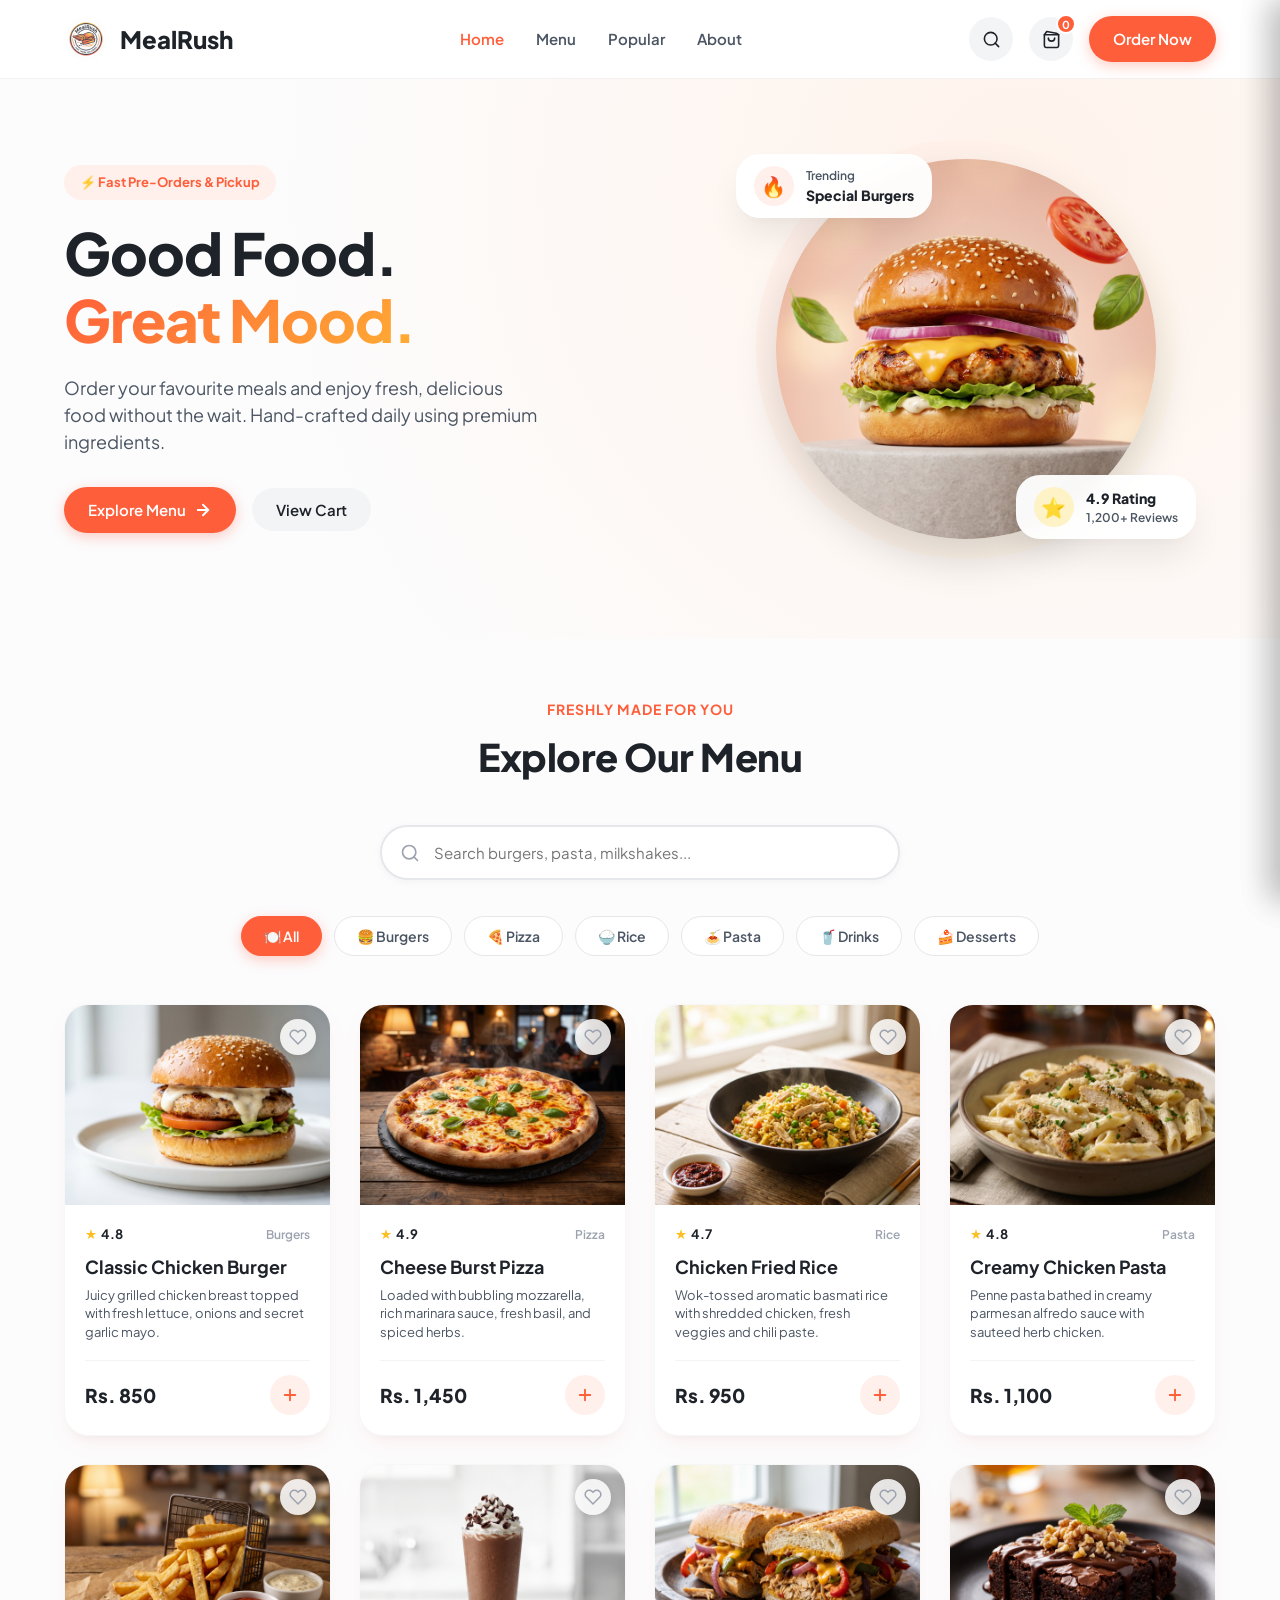
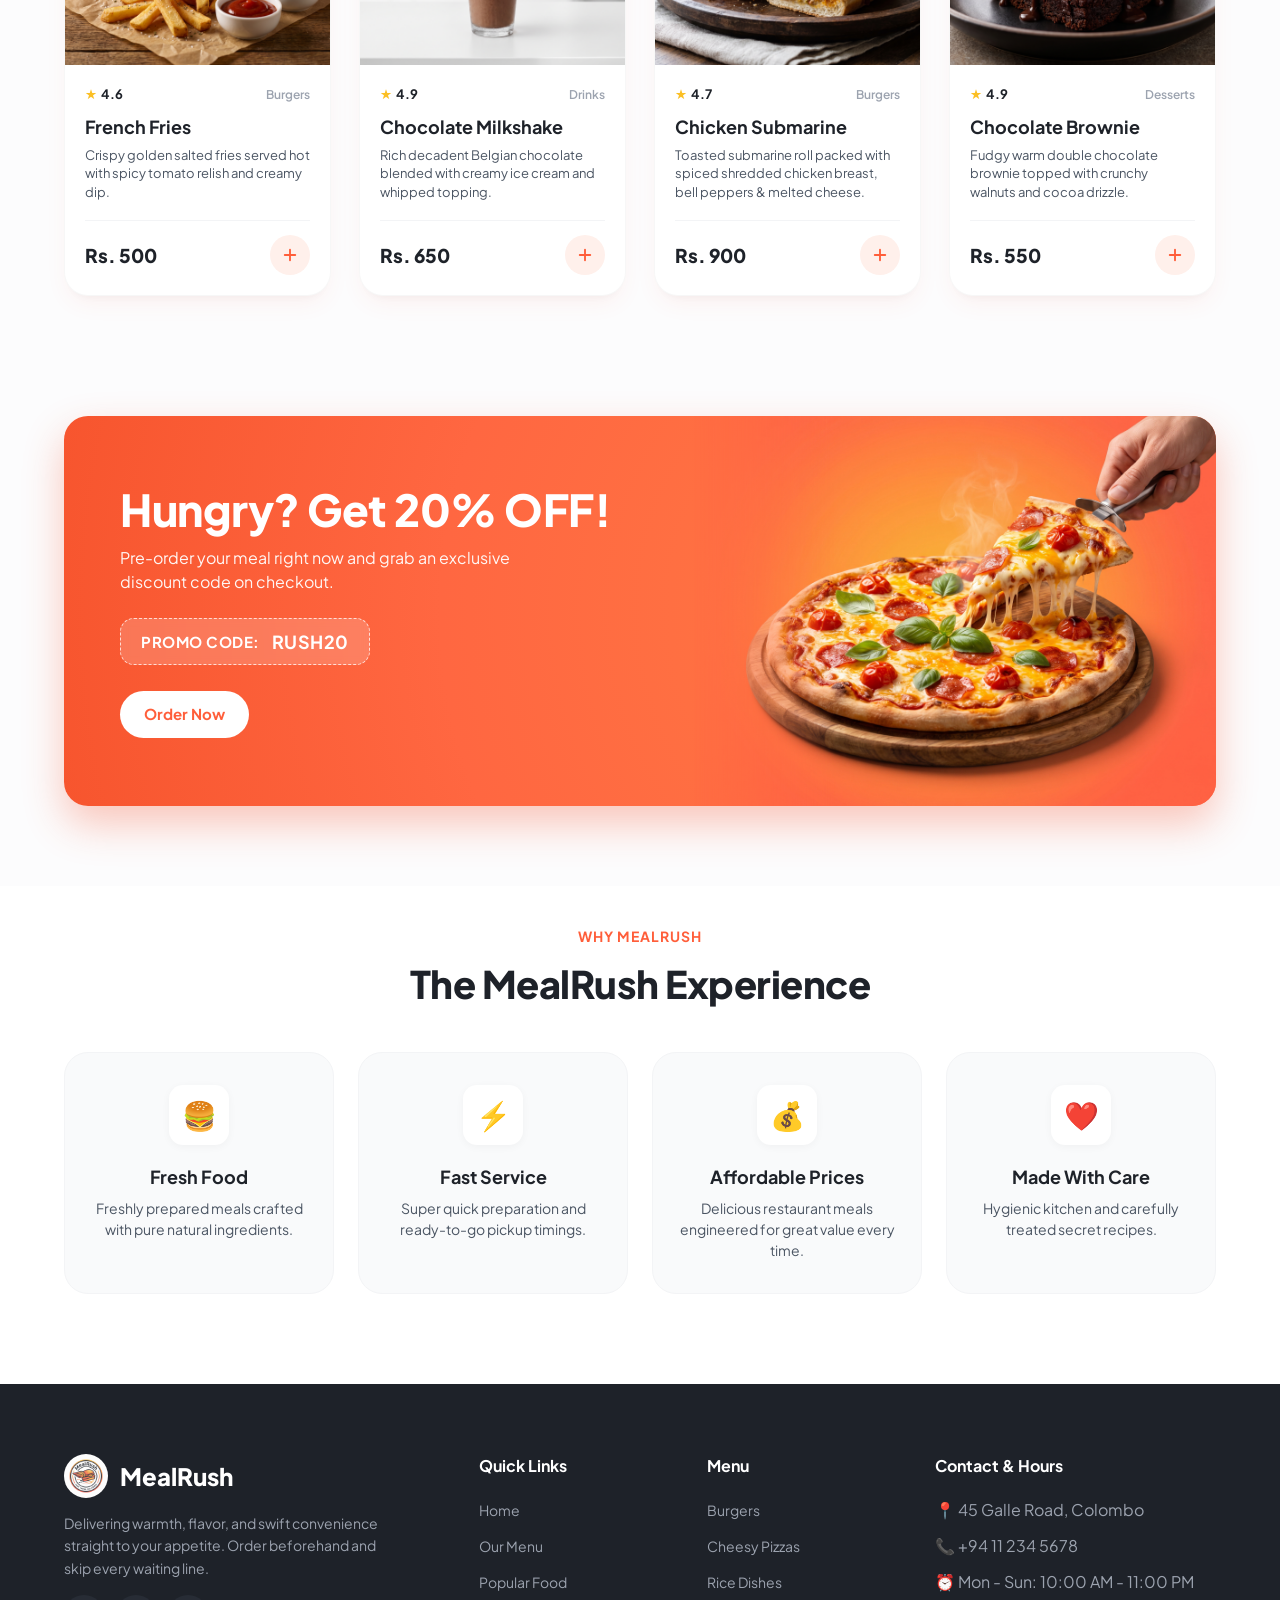
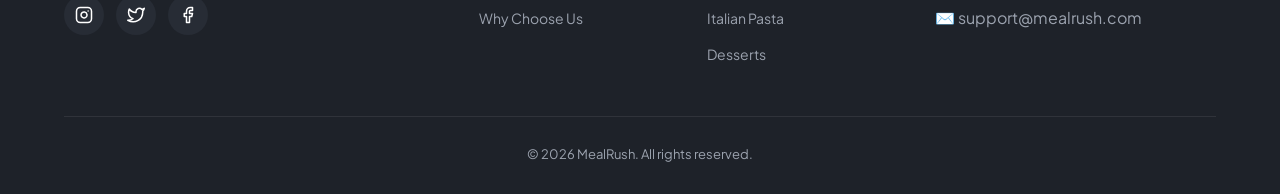
==== My-mealRush-project/index.html @ e3ea8673 "Add files via upload" ====
<!DOCTYPE html>
<html lang="en">
<head>
  <meta charset="UTF-8">
  <meta name="viewport" content="width=device-width, initial-scale=1.0">
  <title>MealRush — Pre-Order Delicious Food</title>
  <!-- Google Fonts: Plus Jakarta Sans -->
  <link rel="preconnect" href="https://fonts.googleapis.com">
  <link rel="preconnect" href="https://fonts.gstatic.com" crossorigin>
  <link href="https://fonts.googleapis.com/css2?family=Plus+Jakarta+Sans:wght@400;500;600;700;800&display=swap" rel="stylesheet">

  <style>
    /* ==========================================================================
       CSS VARIABLES & RESET
       ========================================================================== */
    :root {
      --primary: #FF5E3A;          /* Energetic Coral/Orange */
      --primary-hover: #E04826;
      --primary-light: #FFF0EB;
      --secondary: #FFAE33;        /* Warm Golden Yellow */
      --secondary-light: #FFF8EB;
      --dark: #1E2229;             /* Charcoal */
      --dark-card: #272C35;
      --gray-50: #F9FAFB;
      --gray-100: #F3F4F6;
      --gray-200: #E5E7EB;
      --gray-400: #9CA3AF;
      --gray-600: #4B5563;
      --gray-800: #1F2937;
      --white: #FFFFFF;
      --radius-sm: 8px;
      --radius-md: 14px;
      --radius-lg: 24px;
      --radius-full: 9999px;
      --shadow-sm: 0 2px 8px rgba(0, 0, 0, 0.04);
      --shadow-md: 0 10px 25px -5px rgba(255, 94, 58, 0.08), 0 8px 10px -6px rgba(0, 0, 0, 0.04);
      --shadow-lg: 0 20px 35px -5px rgba(0, 0, 0, 0.08), 0 10px 10px -5px rgba(0, 0, 0, 0.02);
      --shadow-float: 0 14px 30px rgba(255, 94, 58, 0.25);
      --transition: all 0.28s cubic-bezier(0.4, 0, 0.2, 1);
    }

    * {
      margin: 0;
      padding: 0;
      box-sizing: border-box;
      font-family: 'Plus Jakarta Sans', sans-serif;
      -webkit-tap-highlight-color: transparent;
    }

    html {
      scroll-behavior: smooth;
    }

    body {
      background-color: #FCFCFD;
      color: var(--dark);
      overflow-x: hidden;
      line-height: 1.5;
    }

    .container {
      max-width: 1200px;
      margin: 0 auto;
      padding: 0 24px;
    }

    button {
      cursor: pointer;
      border: none;
      outline: none;
      font-family: inherit;
      transition: var(--transition);
    }

    input, textarea, select {
      font-family: inherit;
      outline: none;
    }

    /* ==========================================================================
       NAVBAR
       ========================================================================== */
    .navbar {
      position: sticky;
      top: 0;
      z-index: 1000;
      background: rgba(255, 255, 255, 0.94);
      backdrop-filter: blur(14px);
      -webkit-backdrop-filter: blur(14px);
      border-bottom: 1px solid rgba(0, 0, 0, 0.05);
      transition: var(--transition);
    }

    .nav-container {
      display: flex;
      align-items: center;
      justify-content: space-between;
      height: 78px;
    }

    .brand-logo {
      display: flex;
      align-items: center;
      gap: 12px;
      text-decoration: none;
      font-size: 24px;
      font-weight: 800;
      color: var(--dark);
    }

    .brand-logo-img {
      width: 44px;
      height: 44px;
      object-fit: contain;
      border-radius: var(--radius-full);
    }

    .nav-menu {
      display: flex;
      align-items: center;
      gap: 32px;
      list-style: none;
    }

    .nav-link {
      text-decoration: none;
      color: var(--gray-600);
      font-weight: 600;
      font-size: 15px;
      transition: var(--transition);
      position: relative;
    }

    .nav-link:hover, .nav-link.active {
      color: var(--primary);
    }

    .nav-actions {
      display: flex;
      align-items: center;
      gap: 16px;
    }

    .icon-btn {
      background: var(--gray-100);
      width: 44px;
      height: 44px;
      border-radius: var(--radius-full);
      display: flex;
      align-items: center;
      justify-content: center;
      color: var(--dark);
      position: relative;
      transition: var(--transition);
    }

    .icon-btn:hover {
      background: var(--primary-light);
      color: var(--primary);
      transform: translateY(-2px);
    }

    .cart-badge {
      position: absolute;
      top: -3px;
      right: -3px;
      background: var(--primary);
      color: var(--white);
      font-size: 11px;
      font-weight: 700;
      width: 20px;
      height: 20px;
      border-radius: var(--radius-full);
      display: flex;
      align-items: center;
      justify-content: center;
      border: 2px solid var(--white);
      transition: transform 0.2s cubic-bezier(0.175, 0.885, 0.32, 1.275);
    }

    .btn-primary {
      background: var(--primary);
      color: var(--white);
      padding: 12px 24px;
      border-radius: var(--radius-full);
      font-weight: 600;
      font-size: 15px;
      display: inline-flex;
      align-items: center;
      gap: 8px;
      box-shadow: 0 4px 14px rgba(255, 94, 58, 0.3);
      text-decoration: none;
    }

    .btn-primary:hover {
      background: var(--primary-hover);
      box-shadow: var(--shadow-float);
      transform: translateY(-2px);
    }

    .btn-secondary {
      background: var(--gray-100);
      color: var(--dark);
      padding: 12px 24px;
      border-radius: var(--radius-full);
      font-weight: 600;
      font-size: 15px;
      text-decoration: none;
      display: inline-flex;
      align-items: center;
      gap: 8px;
    }

    .btn-secondary:hover {
      background: var(--gray-200);
      transform: translateY(-2px);
    }

    .hamburger {
      display: none;
      flex-direction: column;
      gap: 5px;
      background: none;
      padding: 6px;
    }

    .hamburger span {
      width: 24px;
      height: 2.5px;
      background: var(--dark);
      border-radius: 4px;
      transition: var(--transition);
    }

    .mobile-menu-drawer {
      position: fixed;
      top: 78px;
      left: 0;
      width: 100%;
      background: var(--white);
      padding: 24px;
      box-shadow: var(--shadow-lg);
      display: flex;
      flex-direction: column;
      gap: 18px;
      transform: translateY(-120%);
      opacity: 0;
      pointer-events: none;
      transition: var(--transition);
      z-index: 999;
      border-bottom: 1px solid var(--gray-100);
    }

    .mobile-menu-drawer.active {
      transform: translateY(0);
      opacity: 1;
      pointer-events: auto;
    }

    /* ==========================================================================
       HERO SECTION
       ========================================================================== */
    .hero {
      position: relative;
      padding: 60px 0 80px;
      background: radial-gradient(circle at 80% 20%, #FFF3EB 0%, #FCFCFD 70%);
      overflow: hidden;
    }

    .hero-grid {
      display: grid;
      grid-template-columns: 1.1fr 0.9fr;
      align-items: center;
      gap: 40px;
    }

    .hero-tag {
      display: inline-flex;
      align-items: center;
      gap: 8px;
      background: var(--primary-light);
      color: var(--primary);
      padding: 8px 16px;
      border-radius: var(--radius-full);
      font-size: 13px;
      font-weight: 700;
      margin-bottom: 20px;
    }

    .hero-title {
      font-size: 58px;
      font-weight: 800;
      line-height: 1.15;
      letter-spacing: -1px;
      margin-bottom: 20px;
      color: var(--dark);
    }

    .hero-title span {
      background: linear-gradient(135deg, var(--primary), var(--secondary));
      -webkit-background-clip: text;
      -webkit-text-fill-color: transparent;
    }

    .hero-desc {
      font-size: 18px;
      color: var(--gray-600);
      margin-bottom: 32px;
      max-width: 480px;
    }

    .hero-cta {
      display: flex;
      align-items: center;
      gap: 16px;
    }

    .hero-visual {
      position: relative;
      display: flex;
      justify-content: center;
      align-items: center;
    }

    .hero-img-wrap {
      width: 420px;
      height: 420px;
      position: relative;
      border-radius: 50%;
      background: linear-gradient(135deg, #FFEFEA, #FFF8EB);
      display: flex;
      align-items: center;
      justify-content: center;
    }

    .hero-img {
      width: 380px;
      height: 380px;
      object-fit: cover;
      border-radius: 50%;
      box-shadow: 0 20px 40px rgba(0,0,0,0.15);
      animation: floatSmooth 6s ease-in-out infinite;
    }

    @keyframes floatSmooth {
      0%, 100% { transform: translateY(0px) rotate(0deg); }
      50% { transform: translateY(-14px) rotate(1.5deg); }
    }

    .hero-badge {
      position: absolute;
      background: rgba(255, 255, 255, 0.95);
      backdrop-filter: blur(8px);
      padding: 12px 18px;
      border-radius: var(--radius-lg);
      box-shadow: var(--shadow-lg);
      display: flex;
      align-items: center;
      gap: 12px;
      z-index: 2;
      animation: floatSmooth 5s ease-in-out infinite alternate;
    }

    .badge-top-left {
      top: 15px;
      left: -20px;
    }

    .badge-bottom-right {
      bottom: 20px;
      right: -20px;
      animation-delay: -2.5s;
    }

    .badge-icon {
      width: 40px;
      height: 40px;
      border-radius: var(--radius-full);
      display: flex;
      align-items: center;
      justify-content: center;
      font-size: 20px;
    }

    /* ==========================================================================
       SEARCH & CATEGORIES
       ========================================================================== */
    .menu-section {
      padding: 60px 0 100px;
    }

    .section-header {
      text-align: center;
      max-width: 600px;
      margin: 0 auto 40px;
    }

    .section-subtitle {
      color: var(--primary);
      font-size: 14px;
      font-weight: 700;
      text-transform: uppercase;
      letter-spacing: 1px;
      margin-bottom: 8px;
    }

    .section-title {
      font-size: 38px;
      font-weight: 800;
      color: var(--dark);
      letter-spacing: -0.5px;
    }

    .search-wrapper {
      max-width: 520px;
      margin: 0 auto 36px;
      position: relative;
    }

    .search-input {
      width: 100%;
      padding: 16px 20px 16px 52px;
      background: var(--white);
      border: 2px solid var(--gray-200);
      border-radius: var(--radius-full);
      font-size: 15px;
      color: var(--dark);
      box-shadow: var(--shadow-sm);
      transition: var(--transition);
    }

    .search-input:focus {
      border-color: var(--primary);
      box-shadow: 0 0 0 4px rgba(255, 94, 58, 0.12);
    }

    .search-icon-inside {
      position: absolute;
      left: 20px;
      top: 50%;
      transform: translateY(-50%);
      color: var(--gray-400);
    }

    .category-scroll-container {
      display: flex;
      align-items: center;
      justify-content: center;
      gap: 12px;
      flex-wrap: wrap;
      margin-bottom: 48px;
    }

    .category-btn {
      background: var(--white);
      border: 1.5px solid var(--gray-200);
      padding: 10px 22px;
      border-radius: var(--radius-full);
      font-size: 14px;
      font-weight: 600;
      color: var(--gray-600);
      display: flex;
      align-items: center;
      gap: 8px;
      transition: var(--transition);
    }

    .category-btn:hover {
      border-color: var(--primary);
      color: var(--primary);
      background: var(--primary-light);
    }

    .category-btn.active {
      background: var(--primary);
      border-color: var(--primary);
      color: var(--white);
      box-shadow: 0 4px 14px rgba(255, 94, 58, 0.3);
    }

    /* ==========================================================================
       FOOD CARDS GRID
       ========================================================================== */
    .food-grid {
      display: grid;
      grid-template-columns: repeat(auto-fill, minmax(265px, 1fr));
      gap: 28px;
    }

    .food-card {
      background: var(--white);
      border-radius: var(--radius-lg);
      overflow: hidden;
      box-shadow: var(--shadow-md);
      transition: var(--transition);
      display: flex;
      flex-direction: column;
      position: relative;
      border: 1px solid rgba(0, 0, 0, 0.03);
    }

    .food-card:hover {
      transform: translateY(-8px);
      box-shadow: var(--shadow-lg);
    }

    .card-img-wrap {
      position: relative;
      height: 200px;
      overflow: hidden;
      background: #F8F8FA;
    }

    .food-img {
      width: 100%;
      height: 100%;
      object-fit: cover;
      transition: transform 0.5s cubic-bezier(0.4, 0, 0.2, 1);
    }

    .food-card:hover .food-img {
      transform: scale(1.08);
    }

    .favorite-btn {
      position: absolute;
      top: 14px;
      right: 14px;
      width: 36px;
      height: 36px;
      background: rgba(255, 255, 255, 0.85);
      backdrop-filter: blur(6px);
      border-radius: var(--radius-full);
      display: flex;
      align-items: center;
      justify-content: center;
      color: var(--gray-400);
      box-shadow: 0 2px 8px rgba(0, 0, 0, 0.1);
      transition: var(--transition);
    }

    .favorite-btn.active, .favorite-btn:hover {
      color: #EF4444;
      background: var(--white);
      transform: scale(1.1);
    }

    .card-content {
      padding: 20px;
      display: flex;
      flex-direction: column;
      flex: 1;
    }

    .card-meta {
      display: flex;
      justify-content: space-between;
      align-items: center;
      margin-bottom: 8px;
    }

    .card-rating {
      display: flex;
      align-items: center;
      gap: 4px;
      font-size: 13px;
      font-weight: 700;
      color: var(--dark);
    }

    .star-icon {
      color: #FBBF24;
    }

    .card-title {
      font-size: 18px;
      font-weight: 700;
      color: var(--dark);
      margin-bottom: 6px;
    }

    .card-desc {
      font-size: 13px;
      color: var(--gray-600);
      line-height: 1.45;
      margin-bottom: 18px;
      flex: 1;
    }

    .card-footer {
      display: flex;
      align-items: center;
      justify-content: space-between;
      margin-top: auto;
      padding-top: 14px;
      border-top: 1px solid var(--gray-100);
    }

    .card-price {
      font-size: 19px;
      font-weight: 800;
      color: var(--dark);
    }

    .add-cart-btn {
      background: var(--primary-light);
      color: var(--primary);
      width: 40px;
      height: 40px;
      border-radius: var(--radius-full);
      display: flex;
      align-items: center;
      justify-content: center;
      transition: var(--transition);
    }

    .food-card:hover .add-cart-btn,
    .add-cart-btn:hover {
      background: var(--primary);
      color: var(--white);
      transform: scale(1.05);
    }

    .no-results {
      grid-column: 1 / -1;
      text-align: center;
      padding: 60px 20px;
      color: var(--gray-600);
    }

    .no-results-icon {
      font-size: 48px;
      margin-bottom: 12px;
    }

    /* ==========================================================================
       PROMOTIONAL OFFER BANNER (SEAMLESS PIZZA MERGE)
       ========================================================================== */
    .promo-section {
      padding: 20px 0 80px;
    }

    /* Background color gradient precisely matches the lighting & hue of promo-pizza.jpg */
    .promo-banner {
      background: radial-gradient(circle at 75% 50%, #FF7843 0%, #FF6741 55%, #F7552E 100%);
      border-radius: var(--radius-lg);
      padding: 0 0 0 56px;
      display: grid;
      grid-template-columns: 1.1fr 1fr;
      align-items: center;
      position: relative;
      overflow: hidden;
      box-shadow: 0 18px 40px rgba(247, 85, 46, 0.32);
      color: var(--white);
      min-height: 380px;
    }

    .promo-content {
      padding: 44px 0;
      z-index: 2;
    }

    .promo-content h2 {
      font-size: 44px;
      font-weight: 800;
      line-height: 1.15;
      margin-bottom: 12px;
      letter-spacing: -0.5px;
    }

    .promo-content p {
      font-size: 16px;
      opacity: 0.95;
      margin-bottom: 24px;
      max-width: 440px;
    }

    .coupon-box {
      display: inline-flex;
      align-items: center;
      gap: 12px;
      background: rgba(255, 255, 255, 0.18);
      border: 1.5px dashed rgba(255, 255, 255, 0.75);
      padding: 9px 20px;
      border-radius: var(--radius-md);
      font-weight: 700;
      font-size: 15px;
      margin-bottom: 26px;
      letter-spacing: 0.5px;
      backdrop-filter: blur(4px);
    }

    .promo-img-wrap {
      position: relative;
      height: 100%;
      min-height: 380px;
      display: flex;
      align-items: center;
      justify-content: flex-end;
      overflow: hidden;
    }

    /* Soft edge fade mask to effortlessly melt the image borders into the orange banner */
    .promo-img-wrap img {
      width: 100%;
      height: 100%;
      object-fit: cover;
      object-position: center right;
      border-radius: 0;
      box-shadow: none;
      -webkit-mask-image: linear-gradient(to right, transparent 0%, black 28%, black 100%);
      mask-image: linear-gradient(to right, transparent 0%, black 28%, black 100%);
      transform: scale(1.04);
      transition: transform 0.5s ease;
    }

    .promo-banner:hover .promo-img-wrap img {
      transform: scale(1.08);
    }

    /* ==========================================================================
       WHY CHOOSE US
       ========================================================================== */
    .features-section {
      padding: 40px 0 90px;
      background: var(--white);
    }

    .features-grid {
      display: grid;
      grid-template-columns: repeat(auto-fit, minmax(230px, 1fr));
      gap: 24px;
      margin-top: 40px;
    }

    .feature-card {
      background: var(--gray-50);
      border-radius: var(--radius-lg);
      padding: 32px 24px;
      text-align: center;
      border: 1px solid var(--gray-100);
      transition: var(--transition);
    }

    .feature-card:hover {
      background: var(--white);
      transform: translateY(-6px);
      box-shadow: var(--shadow-md);
      border-color: rgba(255, 94, 58, 0.2);
    }

    .feature-icon-wrap {
      width: 60px;
      height: 60px;
      border-radius: var(--radius-md);
      margin: 0 auto 18px;
      display: flex;
      align-items: center;
      justify-content: center;
      font-size: 28px;
      background: var(--white);
      box-shadow: var(--shadow-sm);
    }

    .feature-card h3 {
      font-size: 18px;
      font-weight: 700;
      margin-bottom: 8px;
    }

    .feature-card p {
      font-size: 14px;
      color: var(--gray-600);
    }

    /* ==========================================================================
       CART & CHECKOUT SIDEBAR DRAWERS
       ========================================================================== */
    .drawer-overlay {
      position: fixed;
      top: 0;
      left: 0;
      width: 100vw;
      height: 100vh;
      background: rgba(15, 23, 42, 0.55);
      backdrop-filter: blur(4px);
      z-index: 2000;
      opacity: 0;
      pointer-events: none;
      transition: opacity 0.3s ease;
    }

    .drawer-overlay.active {
      opacity: 1;
      pointer-events: auto;
    }

    .side-drawer {
      position: fixed;
      top: 0;
      right: 0;
      width: 440px;
      max-width: 100%;
      height: 100%;
      background: var(--white);
      box-shadow: -10px 0 30px rgba(0, 0, 0, 0.15);
      z-index: 2001;
      transform: translateX(100%);
      transition: transform 0.35s cubic-bezier(0.16, 1, 0.3, 1);
      display: flex;
      flex-direction: column;
    }

    .side-drawer.active {
      transform: translateX(0);
    }

    .drawer-header {
      padding: 22px 24px;
      border-bottom: 1px solid var(--gray-200);
      display: flex;
      align-items: center;
      justify-content: space-between;
    }

    .drawer-title {
      font-size: 20px;
      font-weight: 800;
      display: flex;
      align-items: center;
      gap: 8px;
    }

    .close-btn {
      background: var(--gray-100);
      width: 36px;
      height: 36px;
      border-radius: var(--radius-full);
      display: flex;
      align-items: center;
      justify-content: center;
      color: var(--gray-600);
      transition: var(--transition);
    }

    .close-btn:hover {
      background: var(--gray-200);
      color: var(--dark);
    }

    .cart-items-container {
      flex: 1;
      overflow-y: auto;
      padding: 20px 24px;
      display: flex;
      flex-direction: column;
      gap: 16px;
    }

    .empty-cart-state {
      text-align: center;
      margin: auto 0;
      padding: 30px 20px;
    }

    .empty-icon {
      font-size: 60px;
      margin-bottom: 14px;
    }

    .cart-item {
      display: flex;
      align-items: center;
      gap: 14px;
      padding-bottom: 16px;
      border-bottom: 1px solid var(--gray-100);
    }

    .cart-item-img {
      width: 68px;
      height: 68px;
      border-radius: var(--radius-md);
      object-fit: cover;
    }

    .cart-item-info {
      flex: 1;
    }

    .cart-item-name {
      font-weight: 700;
      font-size: 15px;
      margin-bottom: 4px;
      color: var(--dark);
    }

    .cart-item-price {
      font-size: 13px;
      color: var(--gray-600);
      margin-bottom: 8px;
    }

    .cart-qty-row {
      display: flex;
      align-items: center;
      gap: 10px;
    }

    .qty-btn {
      width: 28px;
      height: 28px;
      border-radius: 8px;
      background: var(--gray-100);
      display: flex;
      align-items: center;
      justify-content: center;
      font-weight: 700;
      color: var(--dark);
      font-size: 14px;
      transition: var(--transition);
    }

    .qty-btn:hover {
      background: var(--gray-200);
    }

    .qty-val {
      font-size: 14px;
      font-weight: 700;
      min-width: 18px;
      text-align: center;
    }

    .cart-item-end {
      text-align: right;
      display: flex;
      flex-direction: column;
      align-items: flex-end;
      gap: 8px;
    }

    .item-subtotal {
      font-weight: 800;
      font-size: 14px;
      color: var(--dark);
    }

    .remove-btn {
      background: none;
      color: var(--gray-400);
      display: flex;
      align-items: center;
      justify-content: center;
      padding: 4px;
    }

    .remove-btn:hover {
      color: #EF4444;
    }

    .cart-footer {
      padding: 24px;
      border-top: 1px solid var(--gray-200);
      background: var(--white);
    }

    .calculation-row {
      display: flex;
      justify-content: space-between;
      margin-bottom: 8px;
      font-size: 14px;
      color: var(--gray-600);
    }

    .calculation-row.total-row {
      font-size: 18px;
      font-weight: 800;
      color: var(--dark);
      margin-top: 12px;
      padding-top: 12px;
      border-top: 1px dashed var(--gray-200);
      margin-bottom: 20px;
    }

    .w-100 {
      width: 100%;
      justify-content: center;
    }

    .checkout-body {
      flex: 1;
      overflow-y: auto;
      padding: 24px;
    }

    .form-group {
      margin-bottom: 16px;
    }

    .form-label {
      display: block;
      font-size: 13px;
      font-weight: 700;
      margin-bottom: 6px;
      color: var(--gray-800);
    }

    .form-control {
      width: 100%;
      padding: 12px 14px;
      border: 1.5px solid var(--gray-200);
      border-radius: var(--radius-md);
      font-size: 14px;
      transition: var(--transition);
    }

    .form-control:focus {
      border-color: var(--primary);
    }

    .payment-options {
      display: grid;
      grid-template-columns: 1fr 1fr;
      gap: 12px;
      margin-top: 8px;
    }

    .pay-card {
      border: 2px solid var(--gray-200);
      border-radius: var(--radius-md);
      padding: 14px 10px;
      text-align: center;
      cursor: pointer;
      font-size: 13px;
      font-weight: 700;
      display: flex;
      flex-direction: column;
      align-items: center;
      gap: 6px;
      transition: var(--transition);
    }

    .pay-card.active {
      border-color: var(--primary);
      background: var(--primary-light);
      color: var(--primary);
    }

    /* ==========================================================================
       ORDER SUCCESS MODAL
       ========================================================================== */
    .modal-overlay {
      position: fixed;
      top: 0;
      left: 0;
      width: 100%;
      height: 100%;
      background: rgba(15, 23, 42, 0.6);
      backdrop-filter: blur(5px);
      z-index: 3000;
      display: flex;
      align-items: center;
      justify-content: center;
      padding: 20px;
      opacity: 0;
      pointer-events: none;
      transition: opacity 0.3s ease;
    }

    .modal-overlay.active .modal-box {
      transform: scale(1);
    }

    .modal-box {
      background: var(--white);
      max-width: 440px;
      width: 100%;
      border-radius: var(--radius-lg);
      padding: 36px 30px;
      text-align: center;
      box-shadow: var(--shadow-lg);
      transform: scale(0.92);
      transition: transform 0.3s cubic-bezier(0.175, 0.885, 0.32, 1.275);
    }

    .success-check-icon {
      width: 76px;
      height: 76px;
      background: #ECFDF5;
      color: #10B981;
      border-radius: var(--radius-full);
      display: flex;
      align-items: center;
      justify-content: center;
      margin: 0 auto 20px;
    }

    .order-details-card {
      background: var(--gray-50);
      border-radius: var(--radius-md);
      padding: 16px;
      margin: 22px 0 26px;
      text-align: left;
    }

    .detail-item {
      display: flex;
      justify-content: space-between;
      font-size: 14px;
      margin-bottom: 8px;
    }

    .detail-item:last-child {
      margin-bottom: 0;
    }

    /* ==========================================================================
       TOAST NOTIFICATION
       ========================================================================== */
    .toast-container {
      position: fixed;
      bottom: 24px;
      left: 24px;
      z-index: 4000;
      display: flex;
      flex-direction: column;
      gap: 10px;
      pointer-events: none;
    }

    .toast {
      background: var(--dark);
      color: var(--white);
      padding: 12px 20px;
      border-radius: var(--radius-full);
      font-size: 14px;
      font-weight: 600;
      display: flex;
      align-items: center;
      gap: 10px;
      box-shadow: 0 10px 25px rgba(0, 0, 0, 0.2);
      animation: slideInUp 0.3s ease forwards;
    }

    @keyframes slideInUp {
      from { transform: translateY(100%); opacity: 0; }
      to { transform: translateY(0); opacity: 1; }
    }

    /* ==========================================================================
       FOOTER
       ========================================================================== */
    .footer {
      background: var(--dark);
      color: #9CA3AF;
      padding: 70px 0 30px;
    }

    .footer-grid {
      display: grid;
      grid-template-columns: 2fr 1fr 1fr 1.5fr;
      gap: 40px;
      margin-bottom: 50px;
    }

    .footer-brand .brand-logo {
      color: var(--white);
      margin-bottom: 14px;
    }

    .footer-text {
      font-size: 14px;
      line-height: 1.6;
      max-width: 320px;
    }

    .footer-heading {
      color: var(--white);
      font-size: 16px;
      font-weight: 700;
      margin-bottom: 20px;
    }

    .footer-links {
      list-style: none;
      display: flex;
      flex-direction: column;
      gap: 12px;
    }

    .footer-links a {
      color: #9CA3AF;
      text-decoration: none;
      font-size: 14px;
      transition: var(--transition);
    }

    .footer-links a:hover {
      color: var(--primary);
      padding-left: 4px;
    }

    .social-row {
      display: flex;
      gap: 12px;
      margin-top: 16px;
    }

    .social-btn {
      width: 40px;
      height: 40px;
      border-radius: var(--radius-full);
      background: var(--dark-card);
      display: flex;
      align-items: center;
      justify-content: center;
      color: var(--white);
      text-decoration: none;
      transition: var(--transition);
    }

    .social-btn:hover {
      background: var(--primary);
      transform: translateY(-3px);
    }

    .footer-bottom {
      border-top: 1px solid rgba(255, 255, 255, 0.08);
      padding-top: 28px;
      text-align: center;
      font-size: 13px;
    }

    /* ==========================================================================
       RESPONSIVE DESIGN (MOBILE / TABLET)
       ========================================================================== */
    @media (max-width: 992px) {
      .hero-grid {
        grid-template-columns: 1fr;
        text-align: center;
        gap: 50px;
      }
      .hero-desc {
        margin: 0 auto 32px;
      }
      .hero-cta {
        justify-content: center;
      }
      .hero-title {
        font-size: 46px;
      }
      .promo-banner {
        grid-template-columns: 1fr;
        text-align: center;
        padding: 40px 24px 0;
      }
      .promo-content p {
        margin: 0 auto 24px;
      }
      .promo-img-wrap {
        min-height: 280px;
        justify-content: center;
      }
      .promo-img-wrap img {
        -webkit-mask-image: linear-gradient(to bottom, transparent 0%, black 25%, black 100%);
        mask-image: linear-gradient(to bottom, transparent 0%, black 25%, black 100%);
      }
      .footer-grid {
        grid-template-columns: 1fr 1fr;
      }
    }

    @media (max-width: 768px) {
      .nav-menu, .nav-actions .btn-primary {
        display: none;
      }
      .hamburger {
        display: flex;
      }
      .hero-title {
        font-size: 38px;
      }
      .hero-img-wrap {
        width: 310px;
        height: 310px;
      }
      .hero-img {
        width: 280px;
        height: 280px;
      }
      .badge-top-left {
        left: -10px;
        top: 0;
      }
      .badge-bottom-right {
        right: -10px;
        bottom: 0;
      }
      .food-grid {
        grid-template-columns: 1fr;
      }
      .category-scroll-container {
        justify-content: flex-start;
        overflow-x: auto;
        padding-bottom: 10px;
        flex-wrap: nowrap;
        -webkit-overflow-scrolling: touch;
      }
      .category-btn {
        flex-shrink: 0;
      }
      .side-drawer {
        width: 100%;
      }
      .footer-grid {
        grid-template-columns: 1fr;
        gap: 30px;
      }
    }
  </style>
</head>
<body>

  <!-- ==========================================================================
       NAVBAR
       ========================================================================== -->
  <header class="navbar">
    <div class="container nav-container">
      <a href="#" class="brand-logo">
        <img src="images/MealRush_burger_logo_design.png" 
             alt="MealRush" 
             class="brand-logo-img" 
             onerror="this.onerror=null; this.src='images/MealRush_burger_logo_design.jpg';">
        <span>MealRush</span>
      </a>

      <!-- Desktop Nav -->
      <ul class="nav-menu">
        <li><a href="#hero" class="nav-link active">Home</a></li>
        <li><a href="#menu" class="nav-link">Menu</a></li>
        <li><a href="#popular" class="nav-link">Popular</a></li>
        <li><a href="#about" class="nav-link">About</a></li>
      </ul>

      <!-- Action items -->
      <div class="nav-actions">
        <button class="icon-btn" onclick="focusSearch()" aria-label="Search">
          <svg width="19" height="19" fill="none" stroke="currentColor" stroke-width="2" stroke-linecap="round" stroke-linejoin="round" viewBox="0 0 24 24">
            <circle cx="11" cy="11" r="8"></circle>
            <line x1="21" y1="21" x2="16.65" y2="16.65"></line>
          </svg>
        </button>

        <button class="icon-btn" onclick="toggleCartDrawer(true)" aria-label="Cart">
          <svg width="19" height="19" fill="none" stroke="currentColor" stroke-width="2" stroke-linecap="round" stroke-linejoin="round" viewBox="0 0 24 24">
            <path d="M6 2L3 6v14a2 2 0 0 0 2 2h14a2 2 0 0 0 2-2V6l-3-2z"></path>
            <line x1="3" y1="6" x2="21" y2="6"></line>
            <path d="M16 10a4 4 0 0 1-8 0"></path>
          </svg>
          <span class="cart-badge" id="navCartBadge">0</span>
        </button>

        <a href="#menu" class="btn-primary">Order Now</a>

        <button class="hamburger" id="hamburgerBtn" onclick="toggleMobileNav()" aria-label="Menu">
          <span></span>
          <span></span>
          <span></span>
        </button>
      </div>
    </div>
  </header>

  <!-- Mobile Menu -->
  <div class="mobile-menu-drawer" id="mobileDrawer">
    <a href="#hero" class="nav-link" onclick="toggleMobileNav()">Home</a>
    <a href="#menu" class="nav-link" onclick="toggleMobileNav()">Menu</a>
    <a href="#popular" class="nav-link" onclick="toggleMobileNav()">Popular</a>
    <a href="#about" class="nav-link" onclick="toggleMobileNav()">About</a>
    <a href="#menu" class="btn-primary w-100" onclick="toggleMobileNav()">Order Now</a>
  </div>

  <!-- ==========================================================================
       HERO SECTION
       ========================================================================== -->
  <section class="hero" id="hero">
    <div class="container hero-grid">
      <div class="hero-left">
        <div class="hero-tag">
          <span>⚡ Fast Pre-Orders & Pickup</span>
        </div>
        <h1 class="hero-title">Good Food.<br><span>Great Mood.</span></h1>
        <p class="hero-desc">Order your favourite meals and enjoy fresh, delicious food without the wait. Hand-crafted daily using premium ingredients.</p>
        <div class="hero-cta">
          <a href="#menu" class="btn-primary">
            Explore Menu
            <svg width="18" height="18" fill="none" stroke="currentColor" stroke-width="2.5" stroke-linecap="round" stroke-linejoin="round" viewBox="0 0 24 24"><line x1="5" y1="12" x2="19" y2="12"></line><polyline points="12 5 19 12 12 19"></polyline></svg>
          </a>
          <button onclick="toggleCartDrawer(true)" class="btn-secondary">View Cart</button>
        </div>
      </div>

      <div class="hero-visual">
        <div class="hero-img-wrap">
          <img src="images/hero-burger.jpg" alt="Delicious Burger" class="hero-img">
          
          <div class="hero-badge badge-top-left">
            <div class="badge-icon" style="background:#FFF0EB; color:#FF5E3A">🔥</div>
            <div>
              <p style="font-size:12px; color:#4B5563; font-weight:600;">Trending</p>
              <p style="font-size:14px; font-weight:800; color:#1E2229;">Special Burgers</p>
            </div>
          </div>

          <div class="hero-badge badge-bottom-right">
            <div class="badge-icon" style="background:#FEF3C7; color:#D97706">⭐</div>
            <div>
              <p style="font-size:14px; font-weight:800; color:#1E2229;">4.9 Rating</p>
              <p style="font-size:12px; color:#4B5563; font-weight:600;">1,200+ Reviews</p>
            </div>
          </div>
        </div>
      </div>
    </div>
  </section>

  <!-- ==========================================================================
       MENU SECTION
       ========================================================================== -->
  <section class="menu-section" id="menu">
    <div class="container">
      <div class="section-header" id="popular">
        <p class="section-subtitle">Freshly Made For You</p>
        <h2 class="section-title">Explore Our Menu</h2>
      </div>

      <div class="search-wrapper">
        <svg class="search-icon-inside" width="20" height="20" fill="none" stroke="currentColor" stroke-width="2" stroke-linecap="round" stroke-linejoin="round" viewBox="0 0 24 24">
          <circle cx="11" cy="11" r="8"></circle>
          <line x1="21" y1="21" x2="16.65" y2="16.65"></line>
        </svg>
        <input type="text" id="foodSearchInput" class="search-input" placeholder="Search burgers, pasta, milkshakes..." oninput="handleSearch()">
      </div>

      <div class="category-scroll-container" id="categoryContainer">
        <button class="category-btn active" onclick="filterCategory('All', this)">🍽️ All</button>
        <button class="category-btn" onclick="filterCategory('Burgers', this)">🍔 Burgers</button>
        <button class="category-btn" onclick="filterCategory('Pizza', this)">🍕 Pizza</button>
        <button class="category-btn" onclick="filterCategory('Rice', this)">🍚 Rice</button>
        <button class="category-btn" onclick="filterCategory('Pasta', this)">🍝 Pasta</button>
        <button class="category-btn" onclick="filterCategory('Drinks', this)">🥤 Drinks</button>
        <button class="category-btn" onclick="filterCategory('Desserts', this)">🍰 Desserts</button>
      </div>

      <div class="food-grid" id="foodCardsGrid">
        <!-- Rendered by JavaScript -->
      </div>
    </div>
  </section>

  <!-- ==========================================================================
       PROMOTIONAL OFFER BANNER (FLAWLESSLY MERGED PIZZA)
       ========================================================================== -->
  <section class="promo-section">
    <div class="container">
      <div class="promo-banner">
        <div class="promo-content">
          <h2>Hungry? Get 20% OFF!</h2>
          <p>Pre-order your meal right now and grab an exclusive discount code on checkout.</p>
          <div class="coupon-box">
            <span>PROMO CODE:</span>
            <strong style="font-size: 18px; color: #FFF;">RUSH20</strong>
          </div>
          <div>
            <a href="#menu" class="btn-secondary" style="background:#FFF; color:#FF5E3A; font-weight:700;">Order Now</a>
          </div>
        </div>
        <div class="promo-img-wrap">
          <img src="images/promo-pizza.jpg" alt="Artisan Hot Cheesy Pizza" loading="lazy">
        </div>
      </div>
    </div>
  </section>

  <!-- ==========================================================================
       WHY CHOOSE US
       ========================================================================== -->
  <section class="features-section" id="about">
    <div class="container">
      <div class="section-header">
        <p class="section-subtitle">Why MealRush</p>
        <h2 class="section-title">The MealRush Experience</h2>
      </div>

      <div class="features-grid">
        <div class="feature-card">
          <div class="feature-icon-wrap">🍔</div>
          <h3>Fresh Food</h3>
          <p>Freshly prepared meals crafted with pure natural ingredients.</p>
        </div>
        <div class="feature-card">
          <div class="feature-icon-wrap">⚡</div>
          <h3>Fast Service</h3>
          <p>Super quick preparation and ready-to-go pickup timings.</p>
        </div>
        <div class="feature-card">
          <div class="feature-icon-wrap">💰</div>
          <h3>Affordable Prices</h3>
          <p>Delicious restaurant meals engineered for great value every time.</p>
        </div>
        <div class="feature-card">
          <div class="feature-icon-wrap">❤️</div>
          <h3>Made With Care</h3>
          <p>Hygienic kitchen and carefully treated secret recipes.</p>
        </div>
      </div>
    </div>
  </section>

  <!-- ==========================================================================
       FOOTER
       ========================================================================== -->
  <footer class="footer">
    <div class="container">
      <div class="footer-grid">
        <div class="footer-brand">
          <a href="#" class="brand-logo">
            <img src="images/MealRush_burger_logo_design.png" 
                 alt="MealRush" 
                 class="brand-logo-img" 
                 onerror="this.onerror=null; this.src='images/MealRush_burger_logo_design.jpg';">
            <span>MealRush</span>
          </a>
          <p class="footer-text">Delivering warmth, flavor, and swift convenience straight to your appetite. Order beforehand and skip every waiting line.</p>
          <div class="social-row">
            <a href="#" class="social-btn" aria-label="Instagram">
              <svg width="18" height="18" fill="none" stroke="currentColor" stroke-width="2" stroke-linecap="round" stroke-linejoin="round" viewBox="0 0 24 24"><rect x="2" y="2" width="20" height="20" rx="5" ry="5"></rect><path d="M16 11.37A4 4 0 1 1 12.63 8 4 4 0 0 1 16 11.37z"></path><line x1="17.5" y1="6.5" x2="17.51" y2="6.5"></line></svg>
            </a>
            <a href="#" class="social-btn" aria-label="Twitter">
              <svg width="18" height="18" fill="none" stroke="currentColor" stroke-width="2" stroke-linecap="round" stroke-linejoin="round" viewBox="0 0 24 24"><path d="M23 3a10.9 10.9 0 0 1-3.14 1.53 4.48 4.48 0 0 0-7.86 3v1A10.66 10.66 0 0 1 3 4s-4 9 5 13a11.64 11.64 0 0 1-7 2c9 5 20 0 20-11.5a4.5 4.5 0 0 0-.08-.83A7.72 7.72 0 0 0 23 3z"></path></svg>
            </a>
            <a href="#" class="social-btn" aria-label="Facebook">
              <svg width="18" height="18" fill="none" stroke="currentColor" stroke-width="2" stroke-linecap="round" stroke-linejoin="round" viewBox="0 0 24 24"><path d="M18 2h-3a5 5 0 0 0-5 5v3H7v4h3v8h4v-8h3l1-4h-4V7a1 1 0 0 1 1-1h3z"></path></svg>
            </a>
          </div>
        </div>

        <div>
          <h4 class="footer-heading">Quick Links</h4>
          <ul class="footer-links">
            <li><a href="#hero">Home</a></li>
            <li><a href="#menu">Our Menu</a></li>
            <li><a href="#popular">Popular Food</a></li>
            <li><a href="#about">Why Choose Us</a></li>
          </ul>
        </div>

        <div>
          <h4 class="footer-heading">Menu</h4>
          <ul class="footer-links">
            <li><a href="#menu" onclick="filterCategory('Burgers')">Burgers</a></li>
            <li><a href="#menu" onclick="filterCategory('Pizza')">Cheesy Pizzas</a></li>
            <li><a href="#menu" onclick="filterCategory('Rice')">Rice Dishes</a></li>
            <li><a href="#menu" onclick="filterCategory('Pasta')">Italian Pasta</a></li>
            <li><a href="#menu" onclick="filterCategory('Desserts')">Desserts</a></li>
          </ul>
        </div>

        <div>
          <h4 class="footer-heading">Contact & Hours</h4>
          <ul class="footer-links">
            <li><span>📍 45 Galle Road, Colombo</span></li>
            <li><span>📞 +94 11 234 5678</span></li>
            <li><span>⏰ Mon - Sun: 10:00 AM - 11:00 PM</span></li>
            <li><span>✉️ support@mealrush.com</span></li>
          </ul>
        </div>
      </div>

      <div class="footer-bottom">
        <p>&copy; 2026 MealRush. All rights reserved.</p>
      </div>
    </div>
  </footer>

  <!-- ==========================================================================
       CART SIDEBAR DRAWER
       ========================================================================== -->
  <div class="drawer-overlay" id="drawerOverlay" onclick="closeAllDrawers()"></div>

  <div class="side-drawer" id="cartDrawer">
    <div class="drawer-header">
      <h3 class="drawer-title">
        <svg width="22" height="22" fill="none" stroke="currentColor" stroke-width="2" stroke-linecap="round" stroke-linejoin="round" viewBox="0 0 24 24"><path d="M6 2L3 6v14a2 2 0 0 0 2 2h14a2 2 0 0 0 2-2V6l-3-2z"></path><line x1="3" y1="6" x2="21" y2="6"></line><path d="M16 10a4 4 0 0 1-8 0"></path></svg>
        Your Cart (<span id="cartCountHeader">0</span>)
      </h3>
      <button class="close-btn" onclick="toggleCartDrawer(false)">✕</button>
    </div>

    <div class="cart-items-container" id="cartItemsList">
      <!-- Dynamic list -->
    </div>

    <div class="cart-footer" id="cartFooter">
      <div class="calculation-row">
        <span>Subtotal</span>
        <span id="cartSubtotal">Rs. 0</span>
      </div>
      <div class="calculation-row">
        <span>Delivery Fee</span>
        <span id="cartDelivery">Rs. 0</span>
      </div>
      <div class="calculation-row total-row">
        <span>Total Amount</span>
        <span id="cartTotal" style="color:var(--primary)">Rs. 0</span>
      </div>
      <button class="btn-primary w-100" id="btnProceedCheckout" onclick="openCheckoutDrawer()">
        Proceed to Order
      </button>
    </div>
  </div>

  <!-- ==========================================================================
       CHECKOUT / ORDER SUMMARY DRAWER
       ========================================================================== -->
  <div class="side-drawer" id="checkoutDrawer">
    <div class="drawer-header">
      <h3 class="drawer-title">Order Checkout</h3>
      <button class="close-btn" onclick="toggleCheckoutDrawer(false)">✕</button>
    </div>

    <div class="checkout-body">
      <h4 style="font-size:15px; font-weight:700; margin-bottom:12px;">Order Summary</h4>
      <div id="checkoutSummaryItems" style="background:var(--gray-50); padding:14px; border-radius:var(--radius-md); margin-bottom:20px; font-size:13px; color:var(--gray-600); display:flex; flex-direction:column; gap:6px;">
        <!-- Dynamic Summary -->
      </div>

      <div style="border-bottom:1px solid var(--gray-200); margin-bottom:20px; padding-bottom:10px;">
        <div class="calculation-row">
          <span>Subtotal</span>
          <span id="chkSubtotal">Rs. 0</span>
        </div>
        <div class="calculation-row">
          <span>Delivery Fee</span>
          <span id="chkDelivery">Rs. 150</span>
        </div>
        <div class="calculation-row" style="font-weight:700; color:var(--dark);">
          <span>Total</span>
          <span id="chkTotal" style="color:var(--primary)">Rs. 0</span>
        </div>
      </div>

      <form id="checkoutForm" onsubmit="handlePlaceOrder(event)">
        <h4 style="font-size:15px; font-weight:700; margin-bottom:14px;">Customer Details</h4>

        <div class="form-group">
          <label class="form-label" for="custName">Full Name *</label>
          <input type="text" id="custName" class="form-control" placeholder="e.g. John Doe" required>
        </div>

        <div class="form-group">
          <label class="form-label" for="custPhone">Phone Number *</label>
          <input type="tel" id="custPhone" class="form-control" placeholder="e.g. 077 123 4567" required>
        </div>

        <div class="form-group">
          <label class="form-label" for="custAddress">Delivery / Pickup Address *</label>
          <textarea id="custAddress" rows="2" class="form-control" placeholder="Street, Apt, City" required></textarea>
        </div>

        <div class="form-group">
          <label class="form-label">Payment Method</label>
          <div class="payment-options">
            <div class="pay-card active" onclick="setPaymentMethod('cod', this)">
              <span>💵</span>
              <span>Cash On Delivery</span>
            </div>
            <div class="pay-card" onclick="setPaymentMethod('card', this)">
              <span>💳</span>
              <span>Card Payment</span>
            </div>
          </div>
        </div>

        <button type="submit" class="btn-primary w-100" style="margin-top:20px;">
          Place Order Now
        </button>
      </form>
    </div>
  </div>

  <!-- ==========================================================================
       ORDER SUCCESS MODAL
       ========================================================================== -->
  <div class="modal-overlay" id="successModal">
    <div class="modal-box">
      <div class="success-check-icon">
        <svg width="40" height="40" fill="none" stroke="currentColor" stroke-width="3" stroke-linecap="round" stroke-linejoin="round" viewBox="0 0 24 24"><polyline points="20 6 9 17 4 12"></polyline></svg>
      </div>

      <h2 style="font-size: 22px; font-weight:800; color:var(--dark); margin-bottom: 6px;">Order Placed Successfully!</h2>
      <p style="color:var(--gray-600); font-size:14px;">Your delicious food is being prepared with utmost care.</p>

      <div class="order-details-card">
        <div class="detail-item">
          <span style="color:var(--gray-600)">Order Reference:</span>
          <strong id="successOrderId" style="color:var(--dark)">#MR1024</strong>
        </div>
        <div class="detail-item">
          <span style="color:var(--gray-600)">Estimated Time:</span>
          <strong style="color: #10B981">20 – 30 minutes</strong>
        </div>
        <div class="detail-item">
          <span style="color:var(--gray-600)">Payment:</span>
          <span id="successPaymentType" style="font-weight:600;">Cash On Delivery</span>
        </div>
        <div class="detail-item">
          <span style="color:var(--gray-600)">Paid Total:</span>
          <strong id="successTotalAmount" style="color:var(--primary)">Rs. 0</strong>
        </div>
      </div>

      <button class="btn-primary w-100" onclick="closeSuccessModal()">Back to Menu</button>
    </div>
  </div>

  <!-- Toast Container -->
  <div class="toast-container" id="toastContainer"></div>

  <!-- ==========================================================================
       JAVASCRIPT LOGIC
       ========================================================================== -->
  <script>
    /* --------------------------------------------------------------------------
       1. DATA DEFINITION WITH LOCAL IMAGES
       -------------------------------------------------------------------------- */
    const FOOD_PRODUCTS = [
      {
        id: 1,
        name: "Classic Chicken Burger",
        category: "Burgers",
        price: 850,
        rating: 4.8,
        desc: "Juicy grilled chicken breast topped with fresh lettuce, onions and secret garlic mayo.",
        image: "images/chicken-burger.jpg"
      },
      {
        id: 2,
        name: "Cheese Burst Pizza",
        category: "Pizza",
        price: 1450,
        rating: 4.9,
        desc: "Loaded with bubbling mozzarella, rich marinara sauce, fresh basil, and spiced herbs.",
        image: "images/cheese-pizza.jpg"
      },
      {
        id: 3,
        name: "Chicken Fried Rice",
        category: "Rice",
        price: 950,
        rating: 4.7,
        desc: "Wok-tossed aromatic basmati rice with shredded chicken, fresh veggies and chili paste.",
        image: "images/fried-rice.jpg"
      },
      {
        id: 4,
        name: "Creamy Chicken Pasta",
        category: "Pasta",
        price: 1100,
        rating: 4.8,
        desc: "Penne pasta bathed in creamy parmesan alfredo sauce with sauteed herb chicken.",
        image: "images/chicken-pasta.jpg"
      },
      {
        id: 5,
        name: "French Fries",
        category: "Burgers",
        price: 500,
        rating: 4.6,
        desc: "Crispy golden salted fries served hot with spicy tomato relish and creamy dip.",
        image: "images/french-fries.jpg"
      },
      {
        id: 6,
        name: "Chocolate Milkshake",
        category: "Drinks",
        price: 650,
        rating: 4.9,
        desc: "Rich decadent Belgian chocolate blended with creamy ice cream and whipped topping.",
        image: "images/chocolate-milkshake.jpg"
      },
      {
        id: 7,
        name: "Chicken Submarine",
        category: "Burgers",
        price: 900,
        rating: 4.7,
        desc: "Toasted submarine roll packed with spiced shredded chicken breast, bell peppers & melted cheese.",
        image: "images/chicken-submarine.jpg"
      },
      {
        id: 8,
        name: "Chocolate Brownie",
        category: "Desserts",
        price: 550,
        rating: 4.9,
        desc: "Fudgy warm double chocolate brownie topped with crunchy walnuts and cocoa drizzle.",
        image: "images/chocolate-brownie.jpg"
      }
    ];

    const DELIVERY_FEE = 150;
    let cart = [];
    let currentCategory = "All";
    let searchQuery = "";
    let favoriteIds = new Set();
    let selectedPayment = "Cash on Delivery";

    /* --------------------------------------------------------------------------
       2. INITIALIZATION & RENDERING
       -------------------------------------------------------------------------- */
    window.addEventListener("DOMContentLoaded", () => {
      renderProducts();
      updateCartUI();
    });

    function renderProducts() {
      const grid = document.getElementById("foodCardsGrid");
      grid.innerHTML = "";

      const filtered = FOOD_PRODUCTS.filter(product => {
        const matchesCat = currentCategory === "All" || product.category.toLowerCase() === currentCategory.toLowerCase();
        const matchesSearch = product.name.toLowerCase().includes(searchQuery.toLowerCase()) || 
                              product.desc.toLowerCase().includes(searchQuery.toLowerCase());
        return matchesCat && matchesSearch;
      });

      if (filtered.length === 0) {
        grid.innerHTML = `
          <div class="no-results">
            <div class="no-results-icon">🔍</div>
            <h3 style="font-size: 20px; font-weight:700; color:var(--dark); margin-bottom:6px;">No food found</h3>
            <p>Try searching with another keyword or explore different categories.</p>
          </div>
        `;
        return;
      }

      filtered.forEach(item => {
        const isFav = favoriteIds.has(item.id);
        const card = document.createElement("div");
        card.className = "food-card";
        card.innerHTML = `
          <div class="card-img-wrap">
            <img src="${item.image}" alt="${item.name}" class="food-img" loading="lazy">
            <button class="favorite-btn ${isFav ? 'active' : ''}" onclick="toggleFavorite(${item.id}, this)" aria-label="Favorite">
              <svg width="18" height="18" fill="${isFav ? 'currentColor' : 'none'}" stroke="currentColor" stroke-width="2" viewBox="0 0 24 24">
                <path d="M20.84 4.61a5.5 5.5 0 0 0-7.78 0L12 5.67l-1.06-1.06a5.5 5.5 0 0 0-7.78 7.78l1.06 1.06L12 21.23l7.78-7.78 1.06-1.06a5.5 5.5 0 0 0 0-7.78z"></path>
              </svg>
            </button>
          </div>
          <div class="card-content">
            <div class="card-meta">
              <span class="card-rating">
                <span class="star-icon">★</span> ${item.rating}
              </span>
              <span style="font-size:12px; color:var(--gray-400); font-weight:600;">${item.category}</span>
            </div>
            <h3 class="card-title">${item.name}</h3>
            <p class="card-desc">${item.desc}</p>
            <div class="card-footer">
              <div class="card-price">Rs. ${item.price.toLocaleString()}</div>
              <button class="add-cart-btn" onclick="addToCart(${item.id})" aria-label="Add to Cart">
                <svg width="18" height="18" fill="none" stroke="currentColor" stroke-width="2.5" stroke-linecap="round" stroke-linejoin="round" viewBox="0 0 24 24">
                  <line x1="12" y1="5" x2="12" y2="19"></line>
                  <line x1="5" y1="12" x2="19" y2="12"></line>
                </svg>
              </button>
            </div>
          </div>
        `;
        grid.appendChild(card);
      });
    }

    /* --------------------------------------------------------------------------
       3. FILTER & SEARCH HANDLERS
       -------------------------------------------------------------------------- */
    function filterCategory(category, elementBtn = null) {
      currentCategory = category;
      const buttons = document.querySelectorAll(".category-btn");
      buttons.forEach(btn => {
        btn.classList.remove("active");
        if (btn.textContent.toLowerCase().includes(category.toLowerCase())) {
          btn.classList.add("active");
        }
      });
      if (elementBtn) {
        buttons.forEach(b => b.classList.remove("active"));
        elementBtn.classList.add("active");
      }
      renderProducts();
    }

    function handleSearch() {
      const input = document.getElementById("foodSearchInput");
      searchQuery = input.value.trim();
      renderProducts();
    }

    function focusSearch() {
      const input = document.getElementById("foodSearchInput");
      input.scrollIntoView({ behavior: 'smooth', block: 'center' });
      input.focus();
    }

    function toggleFavorite(id, btn) {
      if (favoriteIds.has(id)) {
        favoriteIds.delete(id);
        btn.classList.remove("active");
        btn.querySelector("svg").setAttribute("fill", "none");
        showToast("Removed from favorites");
      } else {
        favoriteIds.add(id);
        btn.classList.add("active");
        btn.querySelector("svg").setAttribute("fill", "currentColor");
        showToast("Saved to favorites ❤️");
      }
    }

    /* --------------------------------------------------------------------------
       4. CART OPERATIONS
       -------------------------------------------------------------------------- */
    function addToCart(productId) {
      const product = FOOD_PRODUCTS.find(p => p.id === productId);
      if (!product) return;

      const existingIndex = cart.findIndex(item => item.id === productId);
      if (existingIndex > -1) {
        cart[existingIndex].qty += 1;
      } else {
        cart.push({
          ...product,
          qty: 1
        });
      }

      updateCartUI();
      showToast(`Added ${product.name} to cart!`);

      const badge = document.getElementById("navCartBadge");
      badge.style.transform = "scale(1.35)";
      setTimeout(() => badge.style.transform = "scale(1)", 200);
    }

    function changeQuantity(productId, delta) {
      const idx = cart.findIndex(item => item.id === productId);
      if (idx === -1) return;

      cart[idx].qty += delta;
      if (cart[idx].qty <= 0) {
        cart.splice(idx, 1);
      }
      updateCartUI();
    }

    function removeFromCart(productId) {
      cart = cart.filter(item => item.id !== productId);
      updateCartUI();
      showToast("Item removed from cart");
    }

    function calculateTotals() {
      const subtotal = cart.reduce((acc, item) => acc + (item.price * item.qty), 0);
      const delivery = cart.length > 0 ? DELIVERY_FEE : 0;
      const total = subtotal + delivery;
      return { subtotal, delivery, total };
    }

    function updateCartUI() {
      const totalItems = cart.reduce((sum, item) => sum + item.qty, 0);
      document.getElementById("navCartBadge").textContent = totalItems;
      document.getElementById("cartCountHeader").textContent = totalItems;

      const cartList = document.getElementById("cartItemsList");
      const cartFooter = document.getElementById("cartFooter");

      if (cart.length === 0) {
        cartList.innerHTML = `
          <div class="empty-cart-state">
            <div class="empty-icon">🛍️</div>
            <h4 style="font-weight:700; margin-bottom:6px; font-size:17px;">Your cart is empty</h4>
            <p style="color:var(--gray-400); font-size:13px; margin-bottom:16px;">Looks like you haven't added anything yet.</p>
            <button class="btn-primary" onclick="toggleCartDrawer(false)">Browse Menu</button>
          </div>
        `;
        cartFooter.style.display = "none";
        return;
      }

      cartFooter.style.display = "block";
      cartList.innerHTML = "";

      cart.forEach(item => {
        const itemRow = document.createElement("div");
        itemRow.className = "cart-item";
        itemRow.innerHTML = `
          <img src="${item.image}" alt="${item.name}" class="cart-item-img">
          <div class="cart-item-info">
            <div class="cart-item-name">${item.name}</div>
            <div class="cart-item-price">Rs. ${item.price.toLocaleString()}</div>
            <div class="cart-qty-row">
              <button class="qty-btn" onclick="changeQuantity(${item.id}, -1)">–</button>
              <span class="qty-val">${item.qty}</span>
              <button class="qty-btn" onclick="changeQuantity(${item.id}, 1)">+</button>
            </div>
          </div>
          <div class="cart-item-end">
            <span class="item-subtotal">Rs. ${(item.price * item.qty).toLocaleString()}</span>
            <button class="remove-btn" onclick="removeFromCart(${item.id})" aria-label="Remove item">
              <svg width="17" height="17" fill="none" stroke="currentColor" stroke-width="2" viewBox="0 0 24 24"><polyline points="3 6 5 6 21 6"></polyline><path d="M19 6v14a2 2 0 0 1-2 2H7a2 2 0 0 1-2-2V6m3 0V4a2 2 0 0 1 2-2h4a2 2 0 0 1 2 2v2"></path></svg>
            </button>
          </div>
        `;
        cartList.appendChild(itemRow);
      });

      const { subtotal, delivery, total } = calculateTotals();
      document.getElementById("cartSubtotal").textContent = `Rs. ${subtotal.toLocaleString()}`;
      document.getElementById("cartDelivery").textContent = `Rs. ${delivery.toLocaleString()}`;
      document.getElementById("cartTotal").textContent = `Rs. ${total.toLocaleString()}`;
    }

    /* --------------------------------------------------------------------------
       5. DRAWERS & NAVIGATION
       -------------------------------------------------------------------------- */
    function toggleCartDrawer(open) {
      const drawer = document.getElementById("cartDrawer");
      const overlay = document.getElementById("drawerOverlay");
      if (open) {
        drawer.classList.add("active");
        overlay.classList.add("active");
      } else {
        drawer.classList.remove("active");
        if (!document.getElementById("checkoutDrawer").classList.contains("active")) {
          overlay.classList.remove("active");
        }
      }
    }

    function toggleCheckoutDrawer(open) {
      const drawer = document.getElementById("checkoutDrawer");
      const overlay = document.getElementById("drawerOverlay");
      if (open) {
        drawer.classList.add("active");
        overlay.classList.add("active");
      } else {
        drawer.classList.remove("active");
        overlay.classList.remove("active");
      }
    }

    function closeAllDrawers() {
      toggleCartDrawer(false);
      toggleCheckoutDrawer(false);
    }

    function toggleMobileNav() {
      const drawer = document.getElementById("mobileDrawer");
      drawer.classList.toggle("active");
    }

    function openCheckoutDrawer() {
      if (cart.length === 0) return;
      toggleCartDrawer(false);

      const container = document.getElementById("checkoutSummaryItems");
      container.innerHTML = "";
      cart.forEach(item => {
        const row = document.createElement("div");
        row.style.display = "flex";
        row.style.justifyContent = "space-between";
        row.innerHTML = `
          <span>${item.name} × ${item.qty}</span>
          <strong style="color:var(--dark)">Rs. ${(item.price * item.qty).toLocaleString()}</strong>
        `;
        container.appendChild(row);
      });

      const { subtotal, delivery, total } = calculateTotals();
      document.getElementById("chkSubtotal").textContent = `Rs. ${subtotal.toLocaleString()}`;
      document.getElementById("chkDelivery").textContent = `Rs. ${delivery.toLocaleString()}`;
      document.getElementById("chkTotal").textContent = `Rs. ${total.toLocaleString()}`;

      toggleCheckoutDrawer(true);
    }

    function setPaymentMethod(method, element) {
      document.querySelectorAll(".pay-card").forEach(c => c.classList.remove("active"));
      element.classList.add("active");
      selectedPayment = method === 'cod' ? "Cash on Delivery" : "Card Payment";
    }

    /* --------------------------------------------------------------------------
       6. CHECKOUT FORM & SUCCESS MODAL
       -------------------------------------------------------------------------- */
    function handlePlaceOrder(event) {
      event.preventDefault();

      const name = document.getElementById("custName").value.trim();
      const phone = document.getElementById("custPhone").value.trim();
      const address = document.getElementById("custAddress").value.trim();

      if (!name || !phone || !address) {
        alert("Please complete all required fields.");
        return;
      }

      const { total } = calculateTotals();
      const randomOrderId = "MR" + Math.floor(1000 + Math.random() * 9000);

      document.getElementById("successOrderId").textContent = "#" + randomOrderId;
      document.getElementById("successPaymentType").textContent = selectedPayment;
      document.getElementById("successTotalAmount").textContent = `Rs. ${total.toLocaleString()}`;

      cart = [];
      updateCartUI();
      document.getElementById("checkoutForm").reset();
      toggleCheckoutDrawer(false);

      const modal = document.getElementById("successModal");
      modal.classList.add("active");
    }

    function closeSuccessModal() {
      document.getElementById("successModal").classList.remove("active");
    }

    /* --------------------------------------------------------------------------
       7. TOAST FEEDBACK SYSTEM
       -------------------------------------------------------------------------- */
    function showToast(message) {
      const container = document.getElementById("toastContainer");
      const toast = document.createElement("div");
      toast.className = "toast";
      toast.innerHTML = `
        <svg width="18" height="18" fill="none" stroke="#FF5E3A" stroke-width="2.5" viewBox="0 0 24 24"><polyline points="20 6 9 17 4 12"></polyline></svg>
        <span>${message}</span>
      `;
      container.appendChild(toast);

      setTimeout(() => {
        toast.style.opacity = "0";
        toast.style.transform = "translateY(10px)";
        toast.style.transition = "all 0.3s ease";
        setTimeout(() => toast.remove(), 300);
      }, 2600);
    }
  </script>
</body>
</html>
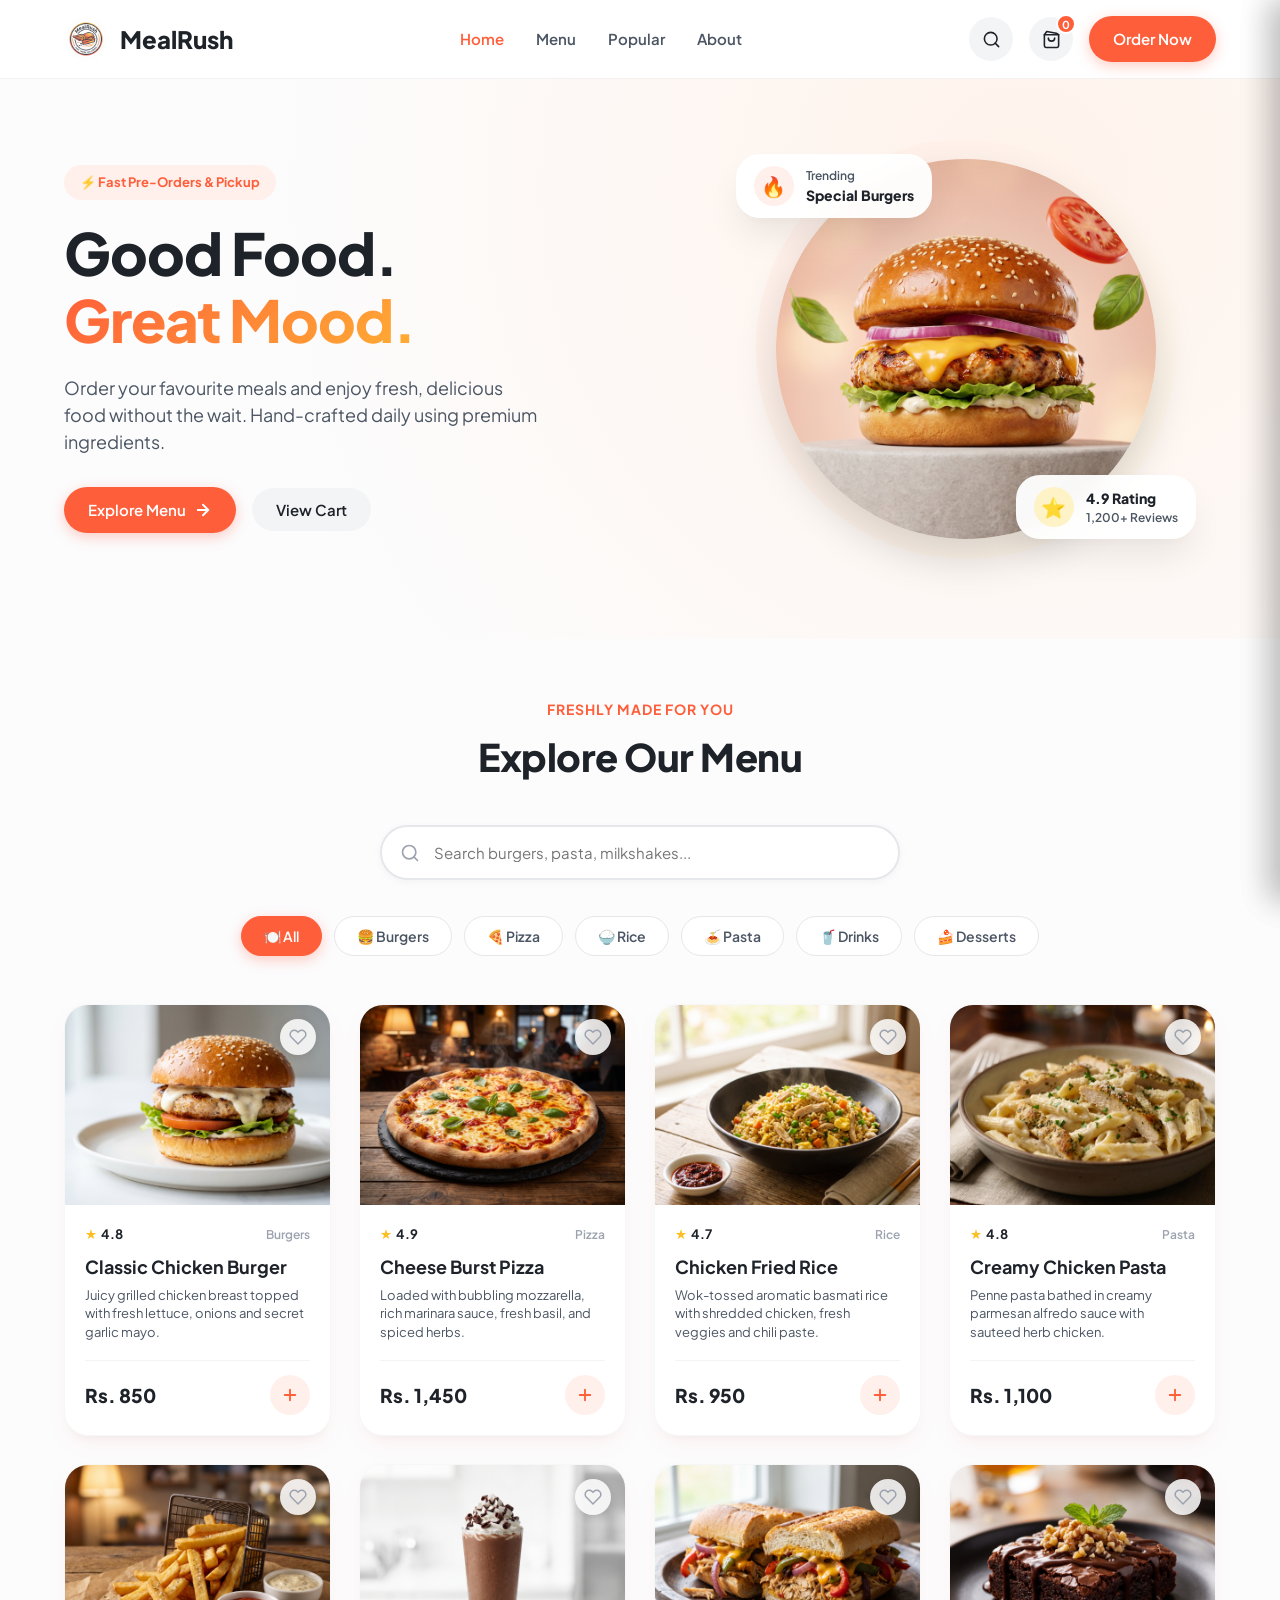
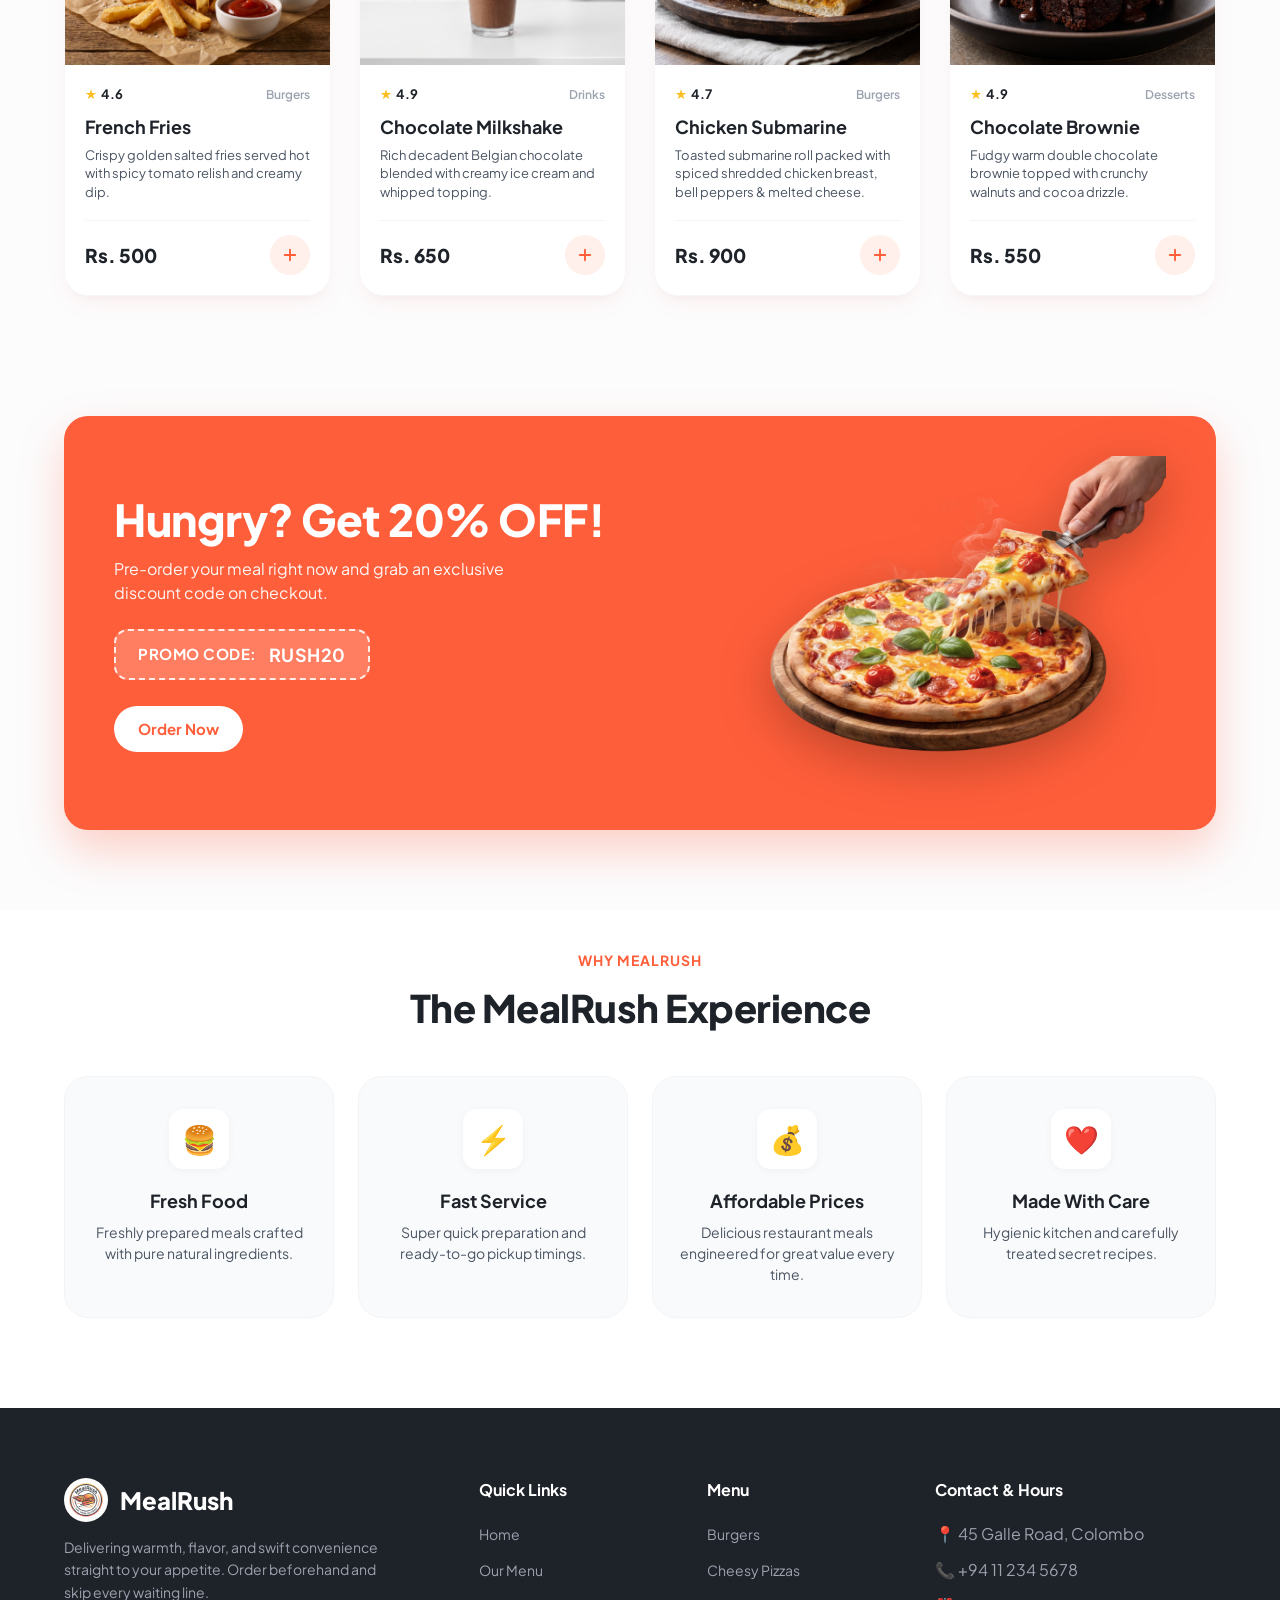
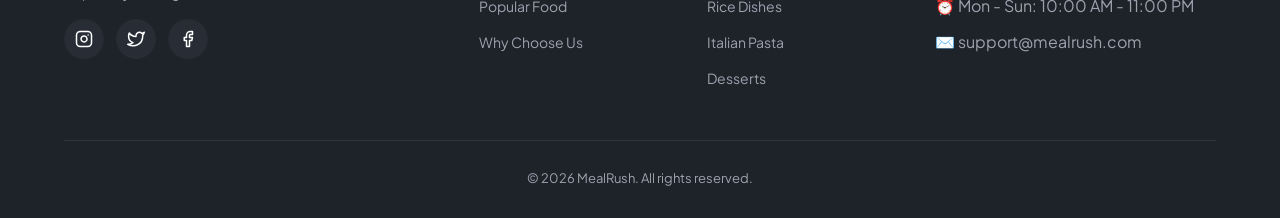
==== commit 26fb1259: "Add files via upload" ====
--- a/My-mealRush-project/index.html
+++ b/My-mealRush-project/index.html
@@ -14,12 +14,12 @@
        CSS VARIABLES & RESET
        ========================================================================== */
     :root {
-      --primary: #FF5E3A;          /* Energetic Coral/Orange */
+      --primary: #FF5E3A;
       --primary-hover: #E04826;
       --primary-light: #FFF0EB;
-      --secondary: #FFAE33;        /* Warm Golden Yellow */
+      --secondary: #FFAE33;
       --secondary-light: #FFF8EB;
-      --dark: #1E2229;             /* Charcoal */
+      --dark: #1E2229;
       --dark-card: #272C35;
       --gray-50: #F9FAFB;
       --gray-100: #F3F4F6;
@@ -77,9 +77,7 @@
       outline: none;
     }
 
-    /* ==========================================================================
-       NAVBAR
-       ========================================================================== */
+    /* NAVBAR */
     .navbar {
       position: sticky;
       top: 0;
@@ -257,9 +255,7 @@
       pointer-events: auto;
     }
 
-    /* ==========================================================================
-       HERO SECTION
-       ========================================================================== */
+    /* HERO SECTION */
     .hero {
       position: relative;
       padding: 60px 0 80px;
@@ -361,17 +357,8 @@
       animation: floatSmooth 5s ease-in-out infinite alternate;
     }
 
-    .badge-top-left {
-      top: 15px;
-      left: -20px;
-    }
-
-    .badge-bottom-right {
-      bottom: 20px;
-      right: -20px;
-      animation-delay: -2.5s;
-    }
-
+    .badge-top-left { top: 15px; left: -20px; }
+    .badge-bottom-right { bottom: 20px; right: -20px; animation-delay: -2.5s; }
     .badge-icon {
       width: 40px;
       height: 40px;
@@ -382,9 +369,7 @@
       font-size: 20px;
     }
 
-    /* ==========================================================================
-       SEARCH & CATEGORIES
-       ========================================================================== */
+    /* MENU SECTION */
     .menu-section {
       padding: 60px 0 100px;
     }
@@ -478,9 +463,6 @@
       box-shadow: 0 4px 14px rgba(255, 94, 58, 0.3);
     }
 
-    /* ==========================================================================
-       FOOD CARDS GRID
-       ========================================================================== */
     .food-grid {
       display: grid;
       grid-template-columns: repeat(auto-fill, minmax(265px, 1fr));
@@ -518,9 +500,7 @@
       transition: transform 0.5s cubic-bezier(0.4, 0, 0.2, 1);
     }
 
-    .food-card:hover .food-img {
-      transform: scale(1.08);
-    }
+    .food-card:hover .food-img { transform: scale(1.08); }
 
     .favorite-btn {
       position: absolute;
@@ -568,9 +548,7 @@
       color: var(--dark);
     }
 
-    .star-icon {
-      color: #FBBF24;
-    }
+    .star-icon { color: #FBBF24; }
 
     .card-title {
       font-size: 18px;
@@ -634,29 +612,28 @@
     }
 
     /* ==========================================================================
-       PROMOTIONAL OFFER BANNER (SEAMLESS PIZZA MERGE)
+       PROMOTIONAL OFFER BANNER (FLAWLESS PIZZA BLEND & DISPLAY)
        ========================================================================== */
     .promo-section {
       padding: 20px 0 80px;
     }
 
-    /* Background color gradient precisely matches the lighting & hue of promo-pizza.jpg */
     .promo-banner {
-      background: radial-gradient(circle at 75% 50%, #FF7843 0%, #FF6741 55%, #F7552E 100%);
+      background-color: #FF5E3A;
       border-radius: var(--radius-lg);
-      padding: 0 0 0 56px;
+      padding: 40px 50px;
       display: grid;
-      grid-template-columns: 1.1fr 1fr;
+      grid-template-columns: 1.15fr 0.85fr;
       align-items: center;
       position: relative;
       overflow: hidden;
-      box-shadow: 0 18px 40px rgba(247, 85, 46, 0.32);
+      box-shadow: 0 20px 45px rgba(255, 94, 58, 0.28);
       color: var(--white);
       min-height: 380px;
     }
 
     .promo-content {
-      padding: 44px 0;
+      position: relative;
       z-index: 2;
     }
 
@@ -679,48 +656,43 @@
       display: inline-flex;
       align-items: center;
       gap: 12px;
-      background: rgba(255, 255, 255, 0.18);
-      border: 1.5px dashed rgba(255, 255, 255, 0.75);
-      padding: 9px 20px;
+      background: rgba(255, 255, 255, 0.2);
+      border: 2px dashed rgba(255, 255, 255, 0.85);
+      padding: 10px 22px;
       border-radius: var(--radius-md);
       font-weight: 700;
       font-size: 15px;
       margin-bottom: 26px;
       letter-spacing: 0.5px;
-      backdrop-filter: blur(4px);
+      backdrop-filter: blur(8px);
     }
 
     .promo-img-wrap {
       position: relative;
       height: 100%;
-      min-height: 380px;
-      display: flex;
-      align-items: center;
-      justify-content: flex-end;
-      overflow: hidden;
-    }
-
-    /* Soft edge fade mask to effortlessly melt the image borders into the orange banner */
-    .promo-img-wrap img {
+      display: flex;
+      align-items: center;
+      justify-content: center;
+      z-index: 2;
+    }
+
+    /* Transparent PNG-க்கு Drop shadow மற்றும் மிதக்கும் அனிமேஷன் */
+    .promo-pizza-img {
       width: 100%;
-      height: 100%;
-      object-fit: cover;
-      object-position: center right;
-      border-radius: 0;
-      box-shadow: none;
-      -webkit-mask-image: linear-gradient(to right, transparent 0%, black 28%, black 100%);
-      mask-image: linear-gradient(to right, transparent 0%, black 28%, black 100%);
-      transform: scale(1.04);
-      transition: transform 0.5s ease;
-    }
-
-    .promo-banner:hover .promo-img-wrap img {
-      transform: scale(1.08);
-    }
-
-    /* ==========================================================================
-       WHY CHOOSE US
-       ========================================================================== */
+      max-width: 460px;
+      height: auto;
+      object-fit: contain;
+      filter: drop-shadow(0 15px 25px rgba(0, 0, 0, 0.25));
+      animation: floatSmooth 6s ease-in-out infinite;
+      transition: transform 0.4s ease;
+      display: block;
+    }
+
+    .promo-banner:hover .promo-pizza-img {
+      transform: scale(1.04) rotate(1.5deg);
+    }
+
+    /* FEATURES */
     .features-section {
       padding: 40px 0 90px;
       background: var(--white);
@@ -773,9 +745,7 @@
       color: var(--gray-600);
     }
 
-    /* ==========================================================================
-       CART & CHECKOUT SIDEBAR DRAWERS
-       ========================================================================== */
+    /* DRAWERS */
     .drawer-overlay {
       position: fixed;
       top: 0;
@@ -883,29 +853,10 @@
       object-fit: cover;
     }
 
-    .cart-item-info {
-      flex: 1;
-    }
-
-    .cart-item-name {
-      font-weight: 700;
-      font-size: 15px;
-      margin-bottom: 4px;
-      color: var(--dark);
-    }
-
-    .cart-item-price {
-      font-size: 13px;
-      color: var(--gray-600);
-      margin-bottom: 8px;
-    }
-
-    .cart-qty-row {
-      display: flex;
-      align-items: center;
-      gap: 10px;
-    }
-
+    .cart-item-info { flex: 1; }
+    .cart-item-name { font-weight: 700; font-size: 15px; margin-bottom: 4px; color: var(--dark); }
+    .cart-item-price { font-size: 13px; color: var(--gray-600); margin-bottom: 8px; }
+    .cart-qty-row { display: flex; align-items: center; gap: 10px; }
     .qty-btn {
       width: 28px;
       height: 28px;
@@ -919,18 +870,8 @@
       font-size: 14px;
       transition: var(--transition);
     }
-
-    .qty-btn:hover {
-      background: var(--gray-200);
-    }
-
-    .qty-val {
-      font-size: 14px;
-      font-weight: 700;
-      min-width: 18px;
-      text-align: center;
-    }
-
+    .qty-btn:hover { background: var(--gray-200); }
+    .qty-val { font-size: 14px; font-weight: 700; min-width: 18px; text-align: center; }
     .cart-item-end {
       text-align: right;
       display: flex;
@@ -938,13 +879,7 @@
       align-items: flex-end;
       gap: 8px;
     }
-
-    .item-subtotal {
-      font-weight: 800;
-      font-size: 14px;
-      color: var(--dark);
-    }
-
+    .item-subtotal { font-weight: 800; font-size: 14px; color: var(--dark); }
     .remove-btn {
       background: none;
       color: var(--gray-400);
@@ -953,10 +888,7 @@
       justify-content: center;
       padding: 4px;
     }
-
-    .remove-btn:hover {
-      color: #EF4444;
-    }
+    .remove-btn:hover { color: #EF4444; }
 
     .cart-footer {
       padding: 24px;
@@ -982,29 +914,11 @@
       margin-bottom: 20px;
     }
 
-    .w-100 {
-      width: 100%;
-      justify-content: center;
-    }
-
-    .checkout-body {
-      flex: 1;
-      overflow-y: auto;
-      padding: 24px;
-    }
-
-    .form-group {
-      margin-bottom: 16px;
-    }
-
-    .form-label {
-      display: block;
-      font-size: 13px;
-      font-weight: 700;
-      margin-bottom: 6px;
-      color: var(--gray-800);
-    }
-
+    .w-100 { width: 100%; justify-content: center; }
+
+    .checkout-body { flex: 1; overflow-y: auto; padding: 24px; }
+    .form-group { margin-bottom: 16px; }
+    .form-label { display: block; font-size: 13px; font-weight: 700; margin-bottom: 6px; color: var(--gray-800); }
     .form-control {
       width: 100%;
       padding: 12px 14px;
@@ -1013,18 +927,8 @@
       font-size: 14px;
       transition: var(--transition);
     }
-
-    .form-control:focus {
-      border-color: var(--primary);
-    }
-
-    .payment-options {
-      display: grid;
-      grid-template-columns: 1fr 1fr;
-      gap: 12px;
-      margin-top: 8px;
-    }
-
+    .form-control:focus { border-color: var(--primary); }
+    .payment-options { display: grid; grid-template-columns: 1fr 1fr; gap: 12px; margin-top: 8px; }
     .pay-card {
       border: 2px solid var(--gray-200);
       border-radius: var(--radius-md);
@@ -1039,16 +943,13 @@
       gap: 6px;
       transition: var(--transition);
     }
-
     .pay-card.active {
       border-color: var(--primary);
       background: var(--primary-light);
       color: var(--primary);
     }
 
-    /* ==========================================================================
-       ORDER SUCCESS MODAL
-       ========================================================================== */
+    /* MODAL */
     .modal-overlay {
       position: fixed;
       top: 0;
@@ -1067,9 +968,8 @@
       transition: opacity 0.3s ease;
     }
 
-    .modal-overlay.active .modal-box {
-      transform: scale(1);
-    }
+    .modal-overlay.active { opacity: 1; pointer-events: auto; }
+    .modal-overlay.active .modal-box { transform: scale(1); }
 
     .modal-box {
       background: var(--white);
@@ -1110,13 +1010,9 @@
       margin-bottom: 8px;
     }
 
-    .detail-item:last-child {
-      margin-bottom: 0;
-    }
-
-    /* ==========================================================================
-       TOAST NOTIFICATION
-       ========================================================================== */
+    .detail-item:last-child { margin-bottom: 0; }
+
+    /* TOAST */
     .toast-container {
       position: fixed;
       bottom: 24px;
@@ -1147,9 +1043,7 @@
       to { transform: translateY(0); opacity: 1; }
     }
 
-    /* ==========================================================================
-       FOOTER
-       ========================================================================== */
+    /* FOOTER */
     .footer {
       background: var(--dark);
       color: #9CA3AF;
@@ -1163,49 +1057,13 @@
       margin-bottom: 50px;
     }
 
-    .footer-brand .brand-logo {
-      color: var(--white);
-      margin-bottom: 14px;
-    }
-
-    .footer-text {
-      font-size: 14px;
-      line-height: 1.6;
-      max-width: 320px;
-    }
-
-    .footer-heading {
-      color: var(--white);
-      font-size: 16px;
-      font-weight: 700;
-      margin-bottom: 20px;
-    }
-
-    .footer-links {
-      list-style: none;
-      display: flex;
-      flex-direction: column;
-      gap: 12px;
-    }
-
-    .footer-links a {
-      color: #9CA3AF;
-      text-decoration: none;
-      font-size: 14px;
-      transition: var(--transition);
-    }
-
-    .footer-links a:hover {
-      color: var(--primary);
-      padding-left: 4px;
-    }
-
-    .social-row {
-      display: flex;
-      gap: 12px;
-      margin-top: 16px;
-    }
-
+    .footer-brand .brand-logo { color: var(--white); margin-bottom: 14px; }
+    .footer-text { font-size: 14px; line-height: 1.6; max-width: 320px; }
+    .footer-heading { color: var(--white); font-size: 16px; font-weight: 700; margin-bottom: 20px; }
+    .footer-links { list-style: none; display: flex; flex-direction: column; gap: 12px; }
+    .footer-links a { color: #9CA3AF; text-decoration: none; font-size: 14px; transition: var(--transition); }
+    .footer-links a:hover { color: var(--primary); padding-left: 4px; }
+    .social-row { display: flex; gap: 12px; margin-top: 16px; }
     .social-btn {
       width: 40px;
       height: 40px;
@@ -1218,12 +1076,7 @@
       text-decoration: none;
       transition: var(--transition);
     }
-
-    .social-btn:hover {
-      background: var(--primary);
-      transform: translateY(-3px);
-    }
-
+    .social-btn:hover { background: var(--primary); transform: translateY(-3px); }
     .footer-bottom {
       border-top: 1px solid rgba(255, 255, 255, 0.08);
       padding-top: 28px;
@@ -1231,74 +1084,32 @@
       font-size: 13px;
     }
 
-    /* ==========================================================================
-       RESPONSIVE DESIGN (MOBILE / TABLET)
-       ========================================================================== */
+    /* RESPONSIVE */
     @media (max-width: 992px) {
-      .hero-grid {
-        grid-template-columns: 1fr;
-        text-align: center;
-        gap: 50px;
-      }
-      .hero-desc {
-        margin: 0 auto 32px;
-      }
-      .hero-cta {
-        justify-content: center;
-      }
-      .hero-title {
-        font-size: 46px;
-      }
+      .hero-grid { grid-template-columns: 1fr; text-align: center; gap: 50px; }
+      .hero-desc { margin: 0 auto 32px; }
+      .hero-cta { justify-content: center; }
+      .hero-title { font-size: 46px; }
       .promo-banner {
         grid-template-columns: 1fr;
         text-align: center;
-        padding: 40px 24px 0;
+        padding: 40px 24px;
+        gap: 30px;
       }
-      .promo-content p {
-        margin: 0 auto 24px;
-      }
-      .promo-img-wrap {
-        min-height: 280px;
-        justify-content: center;
-      }
-      .promo-img-wrap img {
-        -webkit-mask-image: linear-gradient(to bottom, transparent 0%, black 25%, black 100%);
-        mask-image: linear-gradient(to bottom, transparent 0%, black 25%, black 100%);
-      }
-      .footer-grid {
-        grid-template-columns: 1fr 1fr;
-      }
+      .promo-content p { margin: 0 auto 24px; }
+      .promo-pizza-img { max-width: 320px; }
+      .footer-grid { grid-template-columns: 1fr 1fr; }
     }
 
     @media (max-width: 768px) {
-      .nav-menu, .nav-actions .btn-primary {
-        display: none;
-      }
-      .hamburger {
-        display: flex;
-      }
-      .hero-title {
-        font-size: 38px;
-      }
-      .hero-img-wrap {
-        width: 310px;
-        height: 310px;
-      }
-      .hero-img {
-        width: 280px;
-        height: 280px;
-      }
-      .badge-top-left {
-        left: -10px;
-        top: 0;
-      }
-      .badge-bottom-right {
-        right: -10px;
-        bottom: 0;
-      }
-      .food-grid {
-        grid-template-columns: 1fr;
-      }
+      .nav-menu, .nav-actions .btn-primary { display: none; }
+      .hamburger { display: flex; }
+      .hero-title { font-size: 38px; }
+      .hero-img-wrap { width: 310px; height: 310px; }
+      .hero-img { width: 280px; height: 280px; }
+      .badge-top-left { left: -10px; top: 0; }
+      .badge-bottom-right { right: -10px; bottom: 0; }
+      .food-grid { grid-template-columns: 1fr; }
       .category-scroll-container {
         justify-content: flex-start;
         overflow-x: auto;
@@ -1306,24 +1117,15 @@
         flex-wrap: nowrap;
         -webkit-overflow-scrolling: touch;
       }
-      .category-btn {
-        flex-shrink: 0;
-      }
-      .side-drawer {
-        width: 100%;
-      }
-      .footer-grid {
-        grid-template-columns: 1fr;
-        gap: 30px;
-      }
+      .category-btn { flex-shrink: 0; }
+      .side-drawer { width: 100%; }
+      .footer-grid { grid-template-columns: 1fr; gap: 30px; }
     }
   </style>
 </head>
 <body>
 
-  <!-- ==========================================================================
-       NAVBAR
-       ========================================================================== -->
+  <!-- NAVBAR -->
   <header class="navbar">
     <div class="container nav-container">
       <a href="#" class="brand-logo">
@@ -1334,7 +1136,6 @@
         <span>MealRush</span>
       </a>
 
-      <!-- Desktop Nav -->
       <ul class="nav-menu">
         <li><a href="#hero" class="nav-link active">Home</a></li>
         <li><a href="#menu" class="nav-link">Menu</a></li>
@@ -1342,7 +1143,6 @@
         <li><a href="#about" class="nav-link">About</a></li>
       </ul>
 
-      <!-- Action items -->
       <div class="nav-actions">
         <button class="icon-btn" onclick="focusSearch()" aria-label="Search">
           <svg width="19" height="19" fill="none" stroke="currentColor" stroke-width="2" stroke-linecap="round" stroke-linejoin="round" viewBox="0 0 24 24">
@@ -1380,9 +1180,7 @@
     <a href="#menu" class="btn-primary w-100" onclick="toggleMobileNav()">Order Now</a>
   </div>
 
-  <!-- ==========================================================================
-       HERO SECTION
-       ========================================================================== -->
+  <!-- HERO SECTION -->
   <section class="hero" id="hero">
     <div class="container hero-grid">
       <div class="hero-left">
@@ -1424,9 +1222,7 @@
     </div>
   </section>
 
-  <!-- ==========================================================================
-       MENU SECTION
-       ========================================================================== -->
+  <!-- MENU SECTION -->
   <section class="menu-section" id="menu">
     <div class="container">
       <div class="section-header" id="popular">
@@ -1459,7 +1255,7 @@
   </section>
 
   <!-- ==========================================================================
-       PROMOTIONAL OFFER BANNER (FLAWLESSLY MERGED PIZZA)
+       PROMOTIONAL OFFER BANNER (FLAWLESS PIZZA CUTOUT DISPLAY)
        ========================================================================== -->
   <section class="promo-section">
     <div class="container">
@@ -1476,15 +1272,33 @@
           </div>
         </div>
         <div class="promo-img-wrap">
-          <img src="images/promo-pizza.jpg" alt="Artisan Hot Cheesy Pizza" loading="lazy">
+          <!-- 
+            பின்னணி நீக்கப்பட்ட உங்களின் Pizza படம்:
+            Folder-ல் Promo-Pizza_2, Promo-Pizza, .png அல்லது .jpg என எதுவாக இருந்தாலும் தானாக சரியாக லோட் ஆகும்.
+          -->
+          <img src="images/Promo-Pizza_2.png" 
+               alt="Artisan Hot Cheesy Pizza Slice" 
+               class="promo-pizza-img"
+               loading="lazy"
+               onerror="if (!this.getAttribute('data-step1')) {
+                          this.setAttribute('data-step1', '1');
+                          this.src = 'images/Promo-Pizza.png';
+                        } else if (!this.getAttribute('data-step2')) {
+                          this.setAttribute('data-step2', '1');
+                          this.src = 'Promo-Pizza_2.png';
+                        } else if (!this.getAttribute('data-step3')) {
+                          this.setAttribute('data-step3', '1');
+                          this.src = 'Promo-Pizza.png';
+                        } else if (!this.getAttribute('data-step4')) {
+                          this.setAttribute('data-step4', '1');
+                          this.src = 'images/Promo-Pizza_2.jpg';
+                        }">
         </div>
       </div>
     </div>
   </section>
 
-  <!-- ==========================================================================
-       WHY CHOOSE US
-       ========================================================================== -->
+  <!-- FEATURES SECTION -->
   <section class="features-section" id="about">
     <div class="container">
       <div class="section-header">
@@ -1517,9 +1331,7 @@
     </div>
   </section>
 
-  <!-- ==========================================================================
-       FOOTER
-       ========================================================================== -->
+  <!-- FOOTER -->
   <footer class="footer">
     <div class="container">
       <div class="footer-grid">
@@ -1583,9 +1395,7 @@
     </div>
   </footer>
 
-  <!-- ==========================================================================
-       CART SIDEBAR DRAWER
-       ========================================================================== -->
+  <!-- CART SIDEBAR DRAWER -->
   <div class="drawer-overlay" id="drawerOverlay" onclick="closeAllDrawers()"></div>
 
   <div class="side-drawer" id="cartDrawer">
@@ -1597,9 +1407,7 @@
       <button class="close-btn" onclick="toggleCartDrawer(false)">✕</button>
     </div>
 
-    <div class="cart-items-container" id="cartItemsList">
-      <!-- Dynamic list -->
-    </div>
+    <div class="cart-items-container" id="cartItemsList"></div>
 
     <div class="cart-footer" id="cartFooter">
       <div class="calculation-row">
@@ -1620,9 +1428,7 @@
     </div>
   </div>
 
-  <!-- ==========================================================================
-       CHECKOUT / ORDER SUMMARY DRAWER
-       ========================================================================== -->
+  <!-- CHECKOUT DRAWER -->
   <div class="side-drawer" id="checkoutDrawer">
     <div class="drawer-header">
       <h3 class="drawer-title">Order Checkout</h3>
@@ -1631,9 +1437,7 @@
 
     <div class="checkout-body">
       <h4 style="font-size:15px; font-weight:700; margin-bottom:12px;">Order Summary</h4>
-      <div id="checkoutSummaryItems" style="background:var(--gray-50); padding:14px; border-radius:var(--radius-md); margin-bottom:20px; font-size:13px; color:var(--gray-600); display:flex; flex-direction:column; gap:6px;">
-        <!-- Dynamic Summary -->
-      </div>
+      <div id="checkoutSummaryItems" style="background:var(--gray-50); padding:14px; border-radius:var(--radius-md); margin-bottom:20px; font-size:13px; color:var(--gray-600); display:flex; flex-direction:column; gap:6px;"></div>
 
       <div style="border-bottom:1px solid var(--gray-200); margin-bottom:20px; padding-bottom:10px;">
         <div class="calculation-row">
@@ -1689,9 +1493,7 @@
     </div>
   </div>
 
-  <!-- ==========================================================================
-       ORDER SUCCESS MODAL
-       ========================================================================== -->
+  <!-- ORDER SUCCESS MODAL -->
   <div class="modal-overlay" id="successModal">
     <div class="modal-box">
       <div class="success-check-icon">
@@ -1724,89 +1526,19 @@
     </div>
   </div>
 
-  <!-- Toast Container -->
   <div class="toast-container" id="toastContainer"></div>
 
-  <!-- ==========================================================================
-       JAVASCRIPT LOGIC
-       ========================================================================== -->
+  <!-- JAVASCRIPT LOGIC -->
   <script>
-    /* --------------------------------------------------------------------------
-       1. DATA DEFINITION WITH LOCAL IMAGES
-       -------------------------------------------------------------------------- */
     const FOOD_PRODUCTS = [
-      {
-        id: 1,
-        name: "Classic Chicken Burger",
-        category: "Burgers",
-        price: 850,
-        rating: 4.8,
-        desc: "Juicy grilled chicken breast topped with fresh lettuce, onions and secret garlic mayo.",
-        image: "images/chicken-burger.jpg"
-      },
-      {
-        id: 2,
-        name: "Cheese Burst Pizza",
-        category: "Pizza",
-        price: 1450,
-        rating: 4.9,
-        desc: "Loaded with bubbling mozzarella, rich marinara sauce, fresh basil, and spiced herbs.",
-        image: "images/cheese-pizza.jpg"
-      },
-      {
-        id: 3,
-        name: "Chicken Fried Rice",
-        category: "Rice",
-        price: 950,
-        rating: 4.7,
-        desc: "Wok-tossed aromatic basmati rice with shredded chicken, fresh veggies and chili paste.",
-        image: "images/fried-rice.jpg"
-      },
-      {
-        id: 4,
-        name: "Creamy Chicken Pasta",
-        category: "Pasta",
-        price: 1100,
-        rating: 4.8,
-        desc: "Penne pasta bathed in creamy parmesan alfredo sauce with sauteed herb chicken.",
-        image: "images/chicken-pasta.jpg"
-      },
-      {
-        id: 5,
-        name: "French Fries",
-        category: "Burgers",
-        price: 500,
-        rating: 4.6,
-        desc: "Crispy golden salted fries served hot with spicy tomato relish and creamy dip.",
-        image: "images/french-fries.jpg"
-      },
-      {
-        id: 6,
-        name: "Chocolate Milkshake",
-        category: "Drinks",
-        price: 650,
-        rating: 4.9,
-        desc: "Rich decadent Belgian chocolate blended with creamy ice cream and whipped topping.",
-        image: "images/chocolate-milkshake.jpg"
-      },
-      {
-        id: 7,
-        name: "Chicken Submarine",
-        category: "Burgers",
-        price: 900,
-        rating: 4.7,
-        desc: "Toasted submarine roll packed with spiced shredded chicken breast, bell peppers & melted cheese.",
-        image: "images/chicken-submarine.jpg"
-      },
-      {
-        id: 8,
-        name: "Chocolate Brownie",
-        category: "Desserts",
-        price: 550,
-        rating: 4.9,
-        desc: "Fudgy warm double chocolate brownie topped with crunchy walnuts and cocoa drizzle.",
-        image: "images/chocolate-brownie.jpg"
-      }
+      { id: 1, name: "Classic Chicken Burger", category: "Burgers", price: 850, rating: 4.8, desc: "Juicy grilled chicken breast topped with fresh lettuce, onions and secret garlic mayo.", image: "images/chicken-burger.jpg" },
+      { id: 2, name: "Cheese Burst Pizza", category: "Pizza", price: 1450, rating: 4.9, desc: "Loaded with bubbling mozzarella, rich marinara sauce, fresh basil, and spiced herbs.", image: "images/cheese-pizza.jpg" },
+      { id: 3, name: "Chicken Fried Rice", category: "Rice", price: 950, rating: 4.7, desc: "Wok-tossed aromatic basmati rice with shredded chicken, fresh veggies and chili paste.", image: "images/fried-rice.jpg" },
+      { id: 4, name: "Creamy Chicken Pasta", category: "Pasta", price: 1100, rating: 4.8, desc: "Penne pasta bathed in creamy parmesan alfredo sauce with sauteed herb chicken.", image: "images/chicken-pasta.jpg" },
+      { id: 5, name: "French Fries", category: "Burgers", price: 500, rating: 4.6, desc: "Crispy golden salted fries served hot with spicy tomato relish and creamy dip.", image: "images/french-fries.jpg" },
+      { id: 6, name: "Chocolate Milkshake", category: "Drinks", price: 650, rating: 4.9, desc: "Rich decadent Belgian chocolate blended with creamy ice cream and whipped topping.", image: "images/chocolate-milkshake.jpg" },
+      { id: 7, name: "Chicken Submarine", category: "Burgers", price: 900, rating: 4.7, desc: "Toasted submarine roll packed with spiced shredded chicken breast, bell peppers & melted cheese.", image: "images/chicken-submarine.jpg" },
+      { id: 8, name: "Chocolate Brownie", category: "Desserts", price: 550, rating: 4.9, desc: "Fudgy warm double chocolate brownie topped with crunchy walnuts and cocoa drizzle.", image: "images/chocolate-brownie.jpg" }
     ];
 
     const DELIVERY_FEE = 150;
@@ -1816,9 +1548,6 @@
     let favoriteIds = new Set();
     let selectedPayment = "Cash on Delivery";
 
-    /* --------------------------------------------------------------------------
-       2. INITIALIZATION & RENDERING
-       -------------------------------------------------------------------------- */
     window.addEventListener("DOMContentLoaded", () => {
       renderProducts();
       updateCartUI();
@@ -1883,9 +1612,6 @@
       });
     }
 
-    /* --------------------------------------------------------------------------
-       3. FILTER & SEARCH HANDLERS
-       -------------------------------------------------------------------------- */
     function filterCategory(category, elementBtn = null) {
       currentCategory = category;
       const buttons = document.querySelectorAll(".category-btn");
@@ -1903,8 +1629,7 @@
     }
 
     function handleSearch() {
-      const input = document.getElementById("foodSearchInput");
-      searchQuery = input.value.trim();
+      searchQuery = document.getElementById("foodSearchInput").value.trim();
       renderProducts();
     }
 
@@ -1928,9 +1653,6 @@
       }
     }
 
-    /* --------------------------------------------------------------------------
-       4. CART OPERATIONS
-       -------------------------------------------------------------------------- */
     function addToCart(productId) {
       const product = FOOD_PRODUCTS.find(p => p.id === productId);
       if (!product) return;
@@ -1939,10 +1661,7 @@
       if (existingIndex > -1) {
         cart[existingIndex].qty += 1;
       } else {
-        cart.push({
-          ...product,
-          qty: 1
-        });
+        cart.push({ ...product, qty: 1 });
       }
 
       updateCartUI();
@@ -2031,9 +1750,6 @@
       document.getElementById("cartTotal").textContent = `Rs. ${total.toLocaleString()}`;
     }
 
-    /* --------------------------------------------------------------------------
-       5. DRAWERS & NAVIGATION
-       -------------------------------------------------------------------------- */
     function toggleCartDrawer(open) {
       const drawer = document.getElementById("cartDrawer");
       const overlay = document.getElementById("drawerOverlay");
@@ -2066,8 +1782,7 @@
     }
 
     function toggleMobileNav() {
-      const drawer = document.getElementById("mobileDrawer");
-      drawer.classList.toggle("active");
+      document.getElementById("mobileDrawer").classList.toggle("active");
     }
 
     function openCheckoutDrawer() {
@@ -2101,12 +1816,8 @@
       selectedPayment = method === 'cod' ? "Cash on Delivery" : "Card Payment";
     }
 
-    /* --------------------------------------------------------------------------
-       6. CHECKOUT FORM & SUCCESS MODAL
-       -------------------------------------------------------------------------- */
     function handlePlaceOrder(event) {
       event.preventDefault();
-
       const name = document.getElementById("custName").value.trim();
       const phone = document.getElementById("custPhone").value.trim();
       const address = document.getElementById("custAddress").value.trim();
@@ -2128,17 +1839,13 @@
       document.getElementById("checkoutForm").reset();
       toggleCheckoutDrawer(false);
 
-      const modal = document.getElementById("successModal");
-      modal.classList.add("active");
+      document.getElementById("successModal").classList.add("active");
     }
 
     function closeSuccessModal() {
       document.getElementById("successModal").classList.remove("active");
     }
 
-    /* --------------------------------------------------------------------------
-       7. TOAST FEEDBACK SYSTEM
-       -------------------------------------------------------------------------- */
     function showToast(message) {
       const container = document.getElementById("toastContainer");
       const toast = document.createElement("div");
